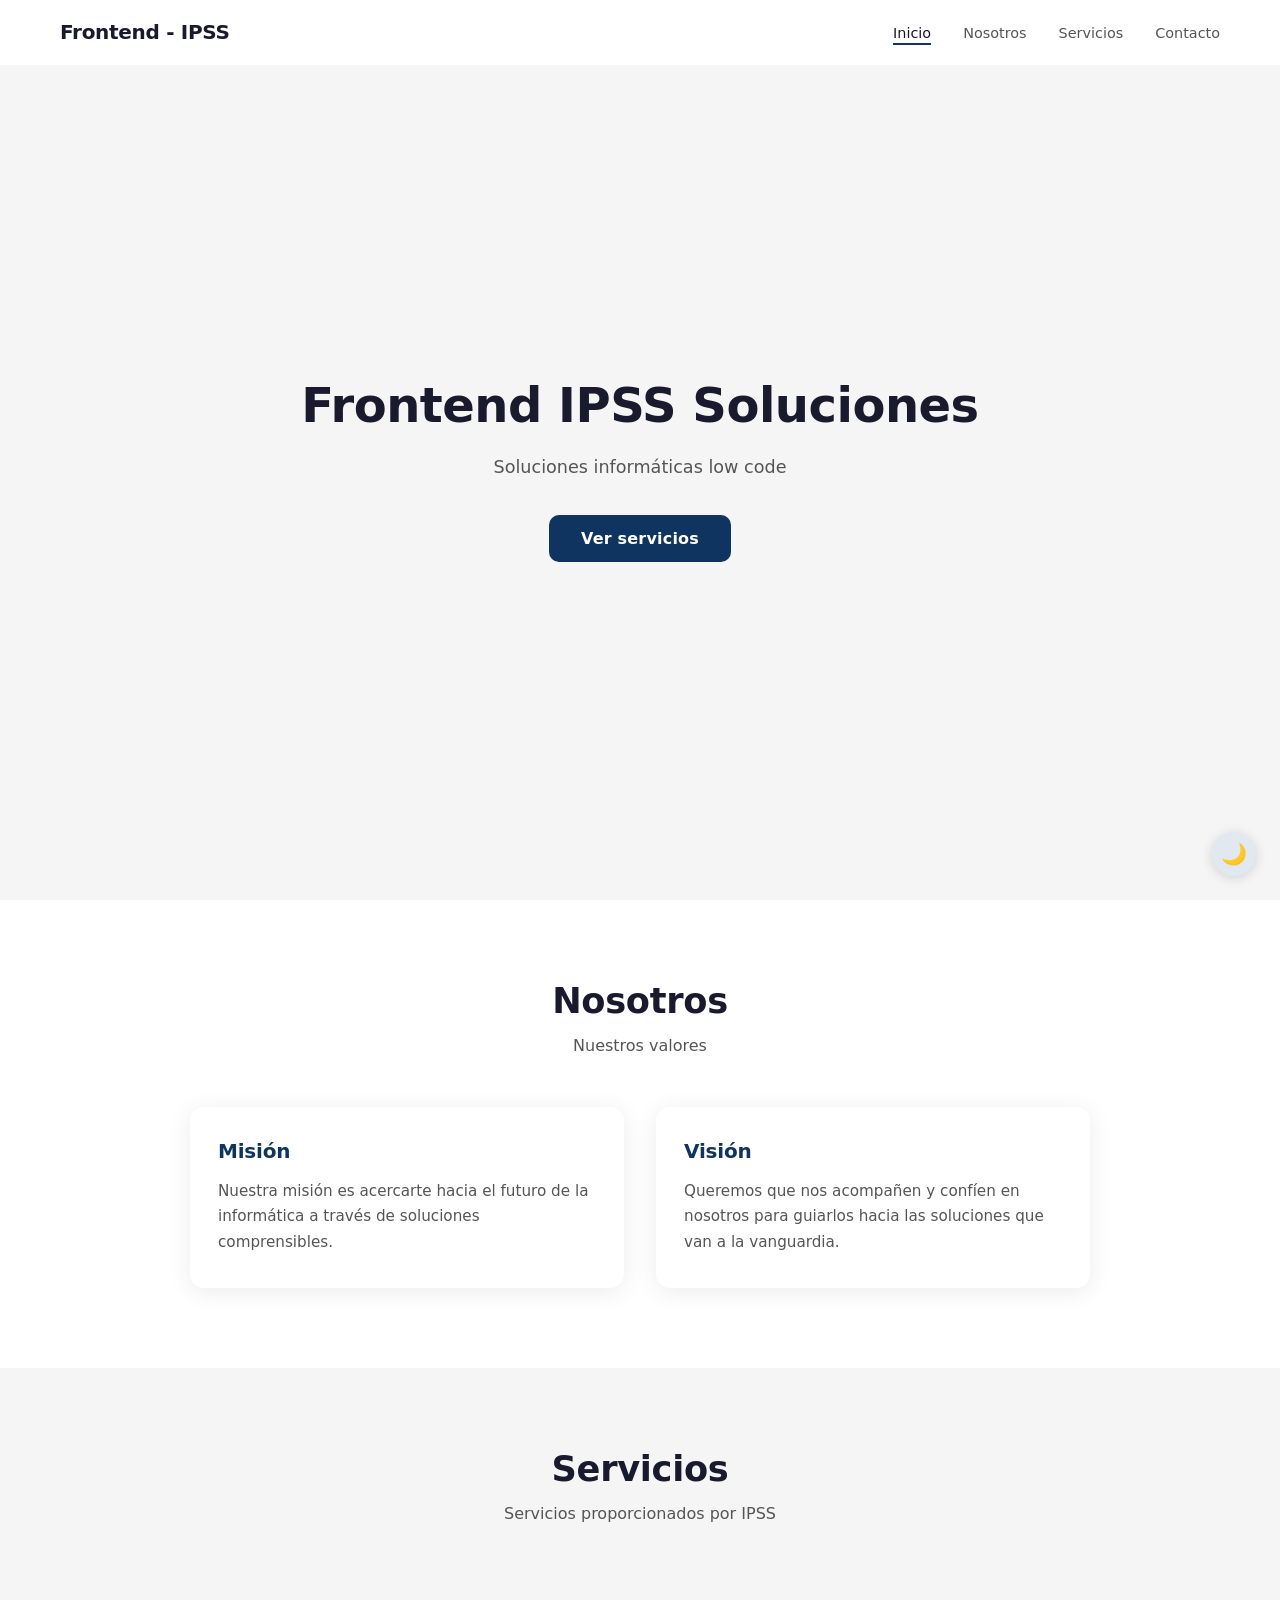
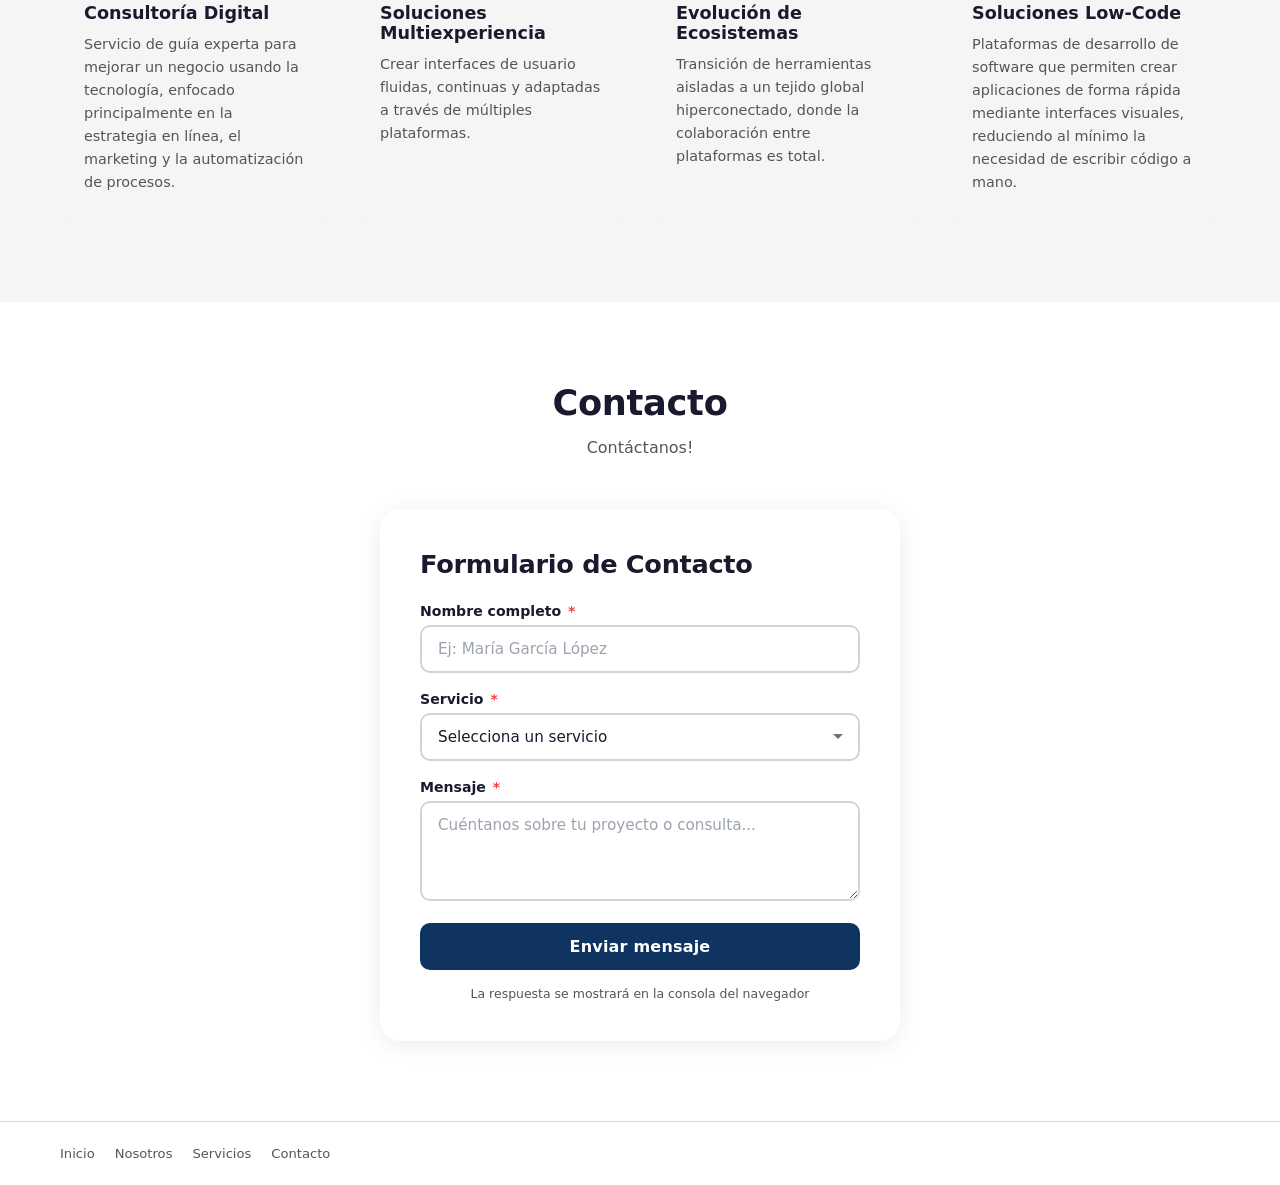
==== index.html @ 355349d1 "feat: Agregamos landing page con comportamientos sin css" ====
<!DOCTYPE html>
<html lang="es">
<head>
    <meta charset="UTF-8">
    <meta name="viewport" content="width=device-width, initial-scale=1.0">
    <title>Landing Page</title>
    <link rel="stylesheet" href="css/styles.css">
</head>
<body class="landing">

    <header class="navbar" id="navbar">
        <div class="navbar-container">
            <a href="#inicio" class="navbar-brand">Frontend - IPSS</a>
            <nav class="navbar-menu" id="navbarMenu">
                <ul class="navbar-links">
                    <li><a href="#inicio" class="active">Inicio</a></li>
                    <li><a href="#nosotros">Nosotros</a></li>
                    <li><a href="#servicios">Servicios</a></li>
                    <li><a href="#contacto">Contacto</a></li>
                </ul>
            </nav>
            <button class="hamburger" id="hamburger" aria-label="Abrir menú" aria-expanded="false">
                <span class="hamburger-line"></span>
                <span class="hamburger-line"></span>
                <span class="hamburger-line"></span>
            </button>
        </div>
    </header>

    <main>
        <section id="inicio" class="hero">
            <div class="hero-content">
                <h1>Frontend IPSS Soluciones</h1>
                <p>Soluciones informáticas low code</p>
                <a href="#servicios" class="btn">Ver servicios</a>
            </div>
        </section>

        <section id="nosotros" class="nosotros">
            <div class="section-container">
                <div class="section-header">
                    <h2>Nosotros</h2>
                    <p>Nuestros valores</p>
                </div>
                <div class="nosotros-grid">
                    <div class="nosotros-card">
                        <h3>Misión</h3>
                        <p>Nuestra misión es acercarte hacia el futuro de la informática a través de soluciones comprensibles.</p>
                    </div>
                    <div class="nosotros-card">
                        <h3>Visión</h3>
                        <p>Queremos que nos acompañen y confíen en nosotros para guiarlos hacia las soluciones que van a la vanguardia.</p>
                    </div>
                </div>
            </div>
        </section>

        <section id="servicios" class="servicios">
            <div class="section-container">
                <div class="section-header">
                    <h2>Servicios</h2>
                    <p>Servicios proporcionados por IPSS</p>
                </div>
                <div class="servicios-grid">
                    <div class="servicio-card">
                        <h3>Consultoría Digital</h3>
                        <p>Servicio de guía experta para mejorar un negocio usando la tecnología, enfocado principalmente en la estrategia en línea, el marketing y la automatización de procesos.</p>
                    </div>
                    <div class="servicio-card">
                        <h3>Soluciones Multiexperiencia</h3>
                        <p>Crear interfaces de usuario fluidas, continuas y adaptadas a través de múltiples plataformas.</p>
                    </div>
                    <div class="servicio-card">
                        <h3>Evolución de Ecosistemas</h3>
                        <p>Transición de herramientas aisladas a un tejido global hiperconectado, donde la colaboración entre plataformas es total.</p>
                    </div>
                    <div class="servicio-card">
                        <h3>Soluciones Low-Code</h3>
                        <p>Plataformas de desarrollo de software que permiten crear aplicaciones de forma rápida mediante interfaces visuales, reduciendo al mínimo la necesidad de escribir código a mano.</p>
                    </div>
                </div>
            </div>
        </section>

        <section id="contacto" class="contacto-section">
            <div class="section-container">
                <div class="section-header">
                    <h2>Contacto</h2>
                    <p>Contáctanos!</p>
                </div>
                <div class="contacto-wrapper">
                    <div class="card">
                        <div class="card-header">
                            <h1>Formulario de Contacto</h1>
                        </div>
                        <form id="contactForm" novalidate>
                            <div class="form-group">
                                <label for="nombre">Nombre completo <span class="required-dot">*</span></label>
                                <input type="text" id="nombre" name="nombre" placeholder="Ej: María García López" required>
                            </div>

                            <div class="form-group">
                                <label for="servicio">Servicio <span class="required-dot">*</span></label>
                                <select id="servicio" name="servicio" required>
                                    <option value="" disabled selected>Selecciona un servicio</option>
                                    <option value="Consultoría Digital">Consultoría Digital</option>
                                    <option value="Soluciones Multiexperiencia">Soluciones Multiexperiencia</option>
                                    <option value="Evolución de Ecosistemas">Evolución de Ecosistemas</option>
                                    <option value="Soluciones Low-Code">Soluciones Low-Code</option>
                                </select>
                            </div>

                            <div class="form-group">
                                <label for="mensaje">Mensaje <span class="required-dot">*</span></label>
                                <textarea id="mensaje" name="mensaje" placeholder="Cuéntanos sobre tu proyecto o consulta..." required></textarea>
                            </div>

                            <button type="submit" class="submit-btn">Enviar mensaje</button>
                        </form>
                        <p class="form-footer">La respuesta se mostrará en la consola del navegador</p>
                    </div>
                </div>
            </div>
        </section>
    </main>

    <footer class="footer">
        <div class="footer-container">
            <div class="footer-links">
                <a href="#inicio">Inicio</a>
                <a href="#nosotros">Nosotros</a>
                <a href="#servicios">Servicios</a>
                <a href="#contacto">Contacto</a>
            </div>
        </div>
    </footer>

    <script src="js/script.js"></script>
</body>
</html>
---- css/styles.css ----
:root {
    --bg: #f5f5f5;
    --card-bg: #ffffff;
    --text: #1a1a2e;
    --text-secondary: #555;
    --border: #d1d5db;
    --input-bg: #ffffff;
    --input-focus: #16213e;
    --btn-bg: #0f3460;
    --btn-text: #ffffff;
    --btn-hover: #16213e;
    --shadow: 0 4px 24px rgba(0, 0, 0, 0.08);
    --toggle-bg: #e2e8f0;
    --toggle-icon: '🌙';
    --tag-bg: #e8eef6;
    --tag-text: #0f3460;
    --radio-border: #cbd5e1;
    --radio-checked-bg: #0f3460;
    --radio-checked-border: #0f3460;
    --placeholder: #9ca3af;
}

.dark {
    --bg: #0f172a;
    --card-bg: #1e293b;
    --text: #e2e8f0;
    --text-secondary: #94a3b8;
    --border: #334155;
    --input-bg: #1e293b;
    --input-focus: #38bdf8;
    --btn-bg: #2563eb;
    --btn-text: #ffffff;
    --btn-hover: #1d4ed8;
    --shadow: 0 4px 24px rgba(0, 0, 0, 0.4);
    --toggle-bg: #334155;
    --toggle-icon: '☀️';
    --tag-bg: #1e3a5f;
    --tag-text: #93c5fd;
    --radio-border: #475569;
    --radio-checked-bg: #2563eb;
    --radio-checked-border: #2563eb;
    --placeholder: #64748b;
}

* {
    margin: 0;
    padding: 0;
    box-sizing: border-box;
}

body {
    font-family: 'Segoe UI', system-ui, -apple-system, sans-serif;
    background-color: var(--bg);
    color: var(--text);
    min-height: 100vh;
    display: flex;
    align-items: center;
    justify-content: center;
    padding: 16px;
    transition: background-color 0.4s, color 0.4s;
}

.container {
    width: 100%;
    max-width: 520px;
}

.card {
    background-color: var(--card-bg);
    border-radius: 16px;
    padding: 24px;
    box-shadow: var(--shadow);
    transition: background-color 0.4s, box-shadow 0.4s;
}

.card-header {
    display: flex;
    align-items: center;
    justify-content: space-between;
    margin-bottom: 24px;
    flex-wrap: wrap;
    gap: 12px;
}

.card-header h1 {
    font-size: 1.35rem;
    font-weight: 700;
    letter-spacing: -0.3px;
}

.theme-toggle {
    background: var(--toggle-bg);
    border: none;
    font-size: 1.2rem;
    width: 44px;
    height: 44px;
    border-radius: 50%;
    cursor: pointer;
    display: flex;
    align-items: center;
    justify-content: center;
    position: fixed;
    bottom: 24px;
    right: 24px;
    z-index: 999;
    box-shadow: 0 2px 12px rgba(0, 0, 0, 0.15);
    transition: background-color 0.4s, transform 0.2s, box-shadow 0.3s;
    flex-shrink: 0;
}

.theme-toggle:hover {
    transform: scale(1.1);
    box-shadow: 0 4px 20px rgba(0, 0, 0, 0.25);
}

.form-group {
    margin-bottom: 18px;
}

.form-group label {
    display: block;
    font-size: 0.85rem;
    font-weight: 600;
    margin-bottom: 6px;
    color: var(--text);
}

.form-group input,
.form-group textarea {
    width: 100%;
    padding: 12px 14px;
    border: 2px solid var(--border);
    border-radius: 10px;
    font-size: 0.95rem;
    font-family: inherit;
    background-color: var(--input-bg);
    color: var(--text);
    outline: none;
    transition: border-color 0.3s, background-color 0.4s, color 0.4s;
}

.form-group input::placeholder,
.form-group textarea::placeholder {
    color: var(--placeholder);
}

.form-group input:focus,
.form-group textarea:focus {
    border-color: var(--input-focus);
}

.form-group textarea {
    resize: vertical;
    min-height: 100px;
}

.form-group select {
    width: 100%;
    padding: 12px 14px;
    border: 2px solid var(--border);
    border-radius: 10px;
    font-size: 0.95rem;
    font-family: inherit;
    background-color: var(--input-bg);
    color: var(--text);
    outline: none;
    appearance: none;
    background-image: url("data:image/svg+xml,%3Csvg xmlns='http://www.w3.org/2000/svg' width='12' height='12' viewBox='0 0 12 12'%3E%3Cpath fill='%236b7280' d='M6 8L1 3h10z'/%3E%3C/svg%3E");
    background-repeat: no-repeat;
    background-position: right 14px center;
    padding-right: 36px;
    cursor: pointer;
    transition: border-color 0.3s, background-color 0.4s, color 0.4s;
}

.form-group select:focus {
    border-color: var(--input-focus);
}

.form-group select option {
    color: #1a1a2e;
    background: #fff;
}

.submit-btn {
    width: 100%;
    padding: 14px;
    border: none;
    border-radius: 10px;
    background-color: var(--btn-bg);
    color: var(--btn-text);
    font-size: 1rem;
    font-weight: 600;
    font-family: inherit;
    cursor: pointer;
    transition: background-color 0.3s, transform 0.15s;
    letter-spacing: 0.2px;
}

.submit-btn:hover {
    background-color: var(--btn-hover);
}

.submit-btn:active {
    transform: scale(0.98);
}

.form-footer {
    text-align: center;
    margin-top: 16px;
    font-size: 0.78rem;
    color: var(--text-secondary);
}

.required-dot {
    color: #ef4444;
    margin-left: 2px;
}

/* ========== LANDING PAGE ========== */

body.landing {
    display: block;
    padding: 0;
}

body.menu-open {
    overflow: hidden;
}

body.landing .container {
    margin: 0 auto;
}

/* Navbar */

.navbar {
    position: fixed;
    top: 0;
    left: 0;
    width: 100%;
    z-index: 1000;
    background-color: var(--card-bg);
    border-bottom: 1px solid transparent;
    transition: background-color 0.4s, border-color 0.4s, box-shadow 0.3s;
}

.navbar.scrolled {
    border-bottom-color: var(--border);
    box-shadow: 0 2px 20px rgba(0, 0, 0, 0.1);
}

.dark .navbar.scrolled {
    box-shadow: 0 2px 20px rgba(0, 0, 0, 0.4);
}

.navbar-container {
    max-width: 1200px;
    margin: 0 auto;
    padding: 0 20px;
    display: flex;
    align-items: center;
    justify-content: space-between;
    height: 64px;
}

.navbar-brand {
    font-size: 1.25rem;
    font-weight: 700;
    color: var(--text);
    text-decoration: none;
    letter-spacing: -0.3px;
    flex-shrink: 0;
}

.navbar-menu {
    display: flex;
    align-items: center;
    gap: 24px;
}

.navbar-links {
    display: flex;
    list-style: none;
    gap: 32px;
}

.navbar-links a {
    color: var(--text-secondary);
    text-decoration: none;
    font-size: 0.9rem;
    font-weight: 500;
    transition: color 0.3s;
    position: relative;
}

.navbar-links a::after {
    content: '';
    position: absolute;
    bottom: -4px;
    left: 0;
    width: 0;
    height: 2px;
    background-color: var(--btn-bg);
    transition: width 0.3s;
}

.navbar-links a:hover,
.navbar-links a.active {
    color: var(--text);
}

.navbar-links a:hover::after,
.navbar-links a.active::after {
    width: 100%;
}

/* Hamburger */

.hamburger {
    display: none;
    flex-direction: column;
    justify-content: center;
    align-items: center;
    width: 40px;
    height: 40px;
    background: none;
    border: none;
    cursor: pointer;
    gap: 5px;
    z-index: 1001;
    padding: 0;
    border-radius: 8px;
}

.hamburger-line {
    display: block;
    width: 22px;
    height: 2px;
    background-color: var(--text);
    border-radius: 2px;
    transition: transform 0.3s cubic-bezier(0.68, -0.55, 0.27, 1.55),
                opacity 0.2s;
    transform-origin: center;
}

.hamburger.active .hamburger-line:nth-child(1) {
    transform: translateY(7px) rotate(45deg);
}

.hamburger.active .hamburger-line:nth-child(2) {
    opacity: 0;
    transform: scaleX(0);
}

.hamburger.active .hamburger-line:nth-child(3) {
    transform: translateY(-7px) rotate(-45deg);
}

/* Hero */

.hero {
    min-height: 100vh;
    display: flex;
    align-items: center;
    justify-content: center;
    text-align: center;
    padding: 80px 20px 40px;
    background-color: var(--bg);
    transition: background-color 0.4s;
}

.hero-content {
    max-width: 700px;
}

.hero h1 {
    font-size: clamp(2rem, 5vw, 3rem);
    font-weight: 700;
    letter-spacing: -0.5px;
    margin-bottom: 20px;
    line-height: 1.15;
    color: var(--text);
}

.hero p {
    font-size: 1.1rem;
    color: var(--text-secondary);
    margin-bottom: 32px;
    line-height: 1.7;
}

.btn {
    display: inline-block;
    padding: 14px 32px;
    border: none;
    border-radius: 10px;
    background-color: var(--btn-bg);
    color: var(--btn-text);
    font-size: 1rem;
    font-weight: 600;
    font-family: inherit;
    text-decoration: none;
    cursor: pointer;
    transition: background-color 0.3s, transform 0.15s;
    letter-spacing: 0.2px;
}

.btn:hover {
    background-color: var(--btn-hover);
}

.btn:active {
    transform: scale(0.98);
}

/* Section */

.section-container {
    max-width: 1200px;
    margin: 0 auto;
    padding: 0 20px;
}

.section-header {
    text-align: center;
    margin-bottom: 48px;
}

.section-header h2 {
    font-size: clamp(1.6rem, 4vw, 2.2rem);
    font-weight: 700;
    letter-spacing: -0.3px;
    margin-bottom: 12px;
    color: var(--text);
}

.section-header p {
    font-size: 1rem;
    color: var(--text-secondary);
    max-width: 560px;
    margin: 0 auto;
    line-height: 1.6;
}

/* Servicios */

.servicios {
    padding: 80px 0;
    background-color: var(--bg);
    transition: background-color 0.4s;
}

.servicios-grid {
    display: grid;
    grid-template-columns: repeat(auto-fit, minmax(260px, 1fr));
    gap: 24px;
}

.servicio-card {
    background-color: var(--bg);
    border-radius: 14px;
    padding: 28px 24px;
    transition: transform 0.3s, box-shadow 0.3s, background-color 0.4s;
}

.servicio-icon {
    font-size: 1.5rem;
    color: var(--btn-bg);
    margin-bottom: 16px;
}

.servicio-card h3 {
    font-size: 1.1rem;
    font-weight: 600;
    margin-bottom: 10px;
    color: var(--text);
}

.servicio-card p {
    font-size: 0.9rem;
    color: var(--text-secondary);
    line-height: 1.6;
}

/* Nosotros */

.nosotros {
    padding: 80px 0;
    background-color: var(--card-bg);
    transition: background-color 0.4s;
}

.nosotros-grid {
    display: grid;
    grid-template-columns: repeat(auto-fit, minmax(320px, 1fr));
    gap: 32px;
    max-width: 900px;
    margin: 0 auto;
}

.nosotros-card {
    background-color: var(--card-bg);
    border-radius: 14px;
    padding: 32px 28px;
    box-shadow: var(--shadow);
    transition: transform 0.3s, box-shadow 0.3s, background-color 0.4s;
}

.nosotros-card h3 {
    font-size: 1.25rem;
    font-weight: 700;
    margin-bottom: 16px;
    color: var(--btn-bg);
    letter-spacing: -0.2px;
}

.nosotros-card p {
    font-size: 0.95rem;
    color: var(--text-secondary);
    line-height: 1.7;
}

/* Contacto Section */

.contacto-section {
    padding: 80px 0;
    background-color: var(--card-bg);
    transition: background-color 0.4s;
}

.contacto-wrapper {
    max-width: 520px;
    margin: 0 auto;
}

/* Footer */

.footer {
    background-color: var(--card-bg);
    border-top: 1px solid var(--border);
    padding: 24px 0;
    transition: background-color 0.4s, border-color 0.4s;
}

.footer-container {
    max-width: 1200px;
    margin: 0 auto;
    padding: 0 20px;
    display: flex;
    align-items: center;
    justify-content: space-between;
    flex-wrap: wrap;
    gap: 12px;
}

.footer p {
    font-size: 0.82rem;
    color: var(--text-secondary);
}

.footer-links {
    display: flex;
    gap: 20px;
}

.footer-links a {
    font-size: 0.82rem;
    color: var(--text-secondary);
    text-decoration: none;
    transition: color 0.3s;
}

.footer-links a:hover {
    color: var(--text);
}

/* Mobile navbar */

@media (max-width: 767px) {

    .hamburger {
        display: flex;
    }

    .navbar-menu {
        position: fixed;
        top: 0;
        right: -100%;
        width: 280px;
        height: 100vh;
        background-color: var(--card-bg);
        flex-direction: column;
        justify-content: flex-start;
        align-items: flex-start;
        padding: 80px 28px 28px;
        gap: 0;
        transition: right 0.35s cubic-bezier(0.4, 0, 0.2, 1),
                    background-color 0.4s;
        box-shadow: -4px 0 24px rgba(0, 0, 0, 0.12);
        z-index: 999;
    }

    .dark .navbar-menu {
        box-shadow: -4px 0 24px rgba(0, 0, 0, 0.5);
    }

    .navbar-menu.active {
        right: 0;
    }

    .navbar-links {
        flex-direction: column;
        gap: 0;
        width: 100%;
    }

    .navbar-links li {
        border-bottom: 1px solid var(--border);
    }

    .navbar-links a {
        display: block;
        padding: 14px 0;
        font-size: 1rem;
    }

    .navbar-links a::after {
        display: none;
    }

    /* Navbar overlay */

    .navbar-overlay {
        position: fixed;
        top: 0;
        left: 0;
        width: 100%;
        height: 100%;
        background-color: rgba(0, 0, 0, 0.4);
        z-index: 998;
        opacity: 0;
        visibility: hidden;
        transition: opacity 0.3s, visibility 0.3s;
    }

    .navbar-overlay.active {
        opacity: 1;
        visibility: visible;
    }
}

@media (min-width: 768px) {
    .card {
        padding: 32px;
    }

    .card-header h1 {
        font-size: 1.5rem;
    }

    .form-group label {
        font-size: 0.88rem;
    }

    .form-group input,
    .form-group select,
    .form-group textarea {
        font-size: 0.95rem;
        padding: 13px 16px;
    }
}

@media (min-width: 1024px) {
    .container {
        max-width: 580px;
    }

    .card {
        padding: 40px;
        border-radius: 20px;
    }

    .card-header h1 {
        font-size: 1.6rem;
    }

    .theme-toggle {
        width: 44px;
        height: 44px;
        font-size: 1.3rem;
    }
}
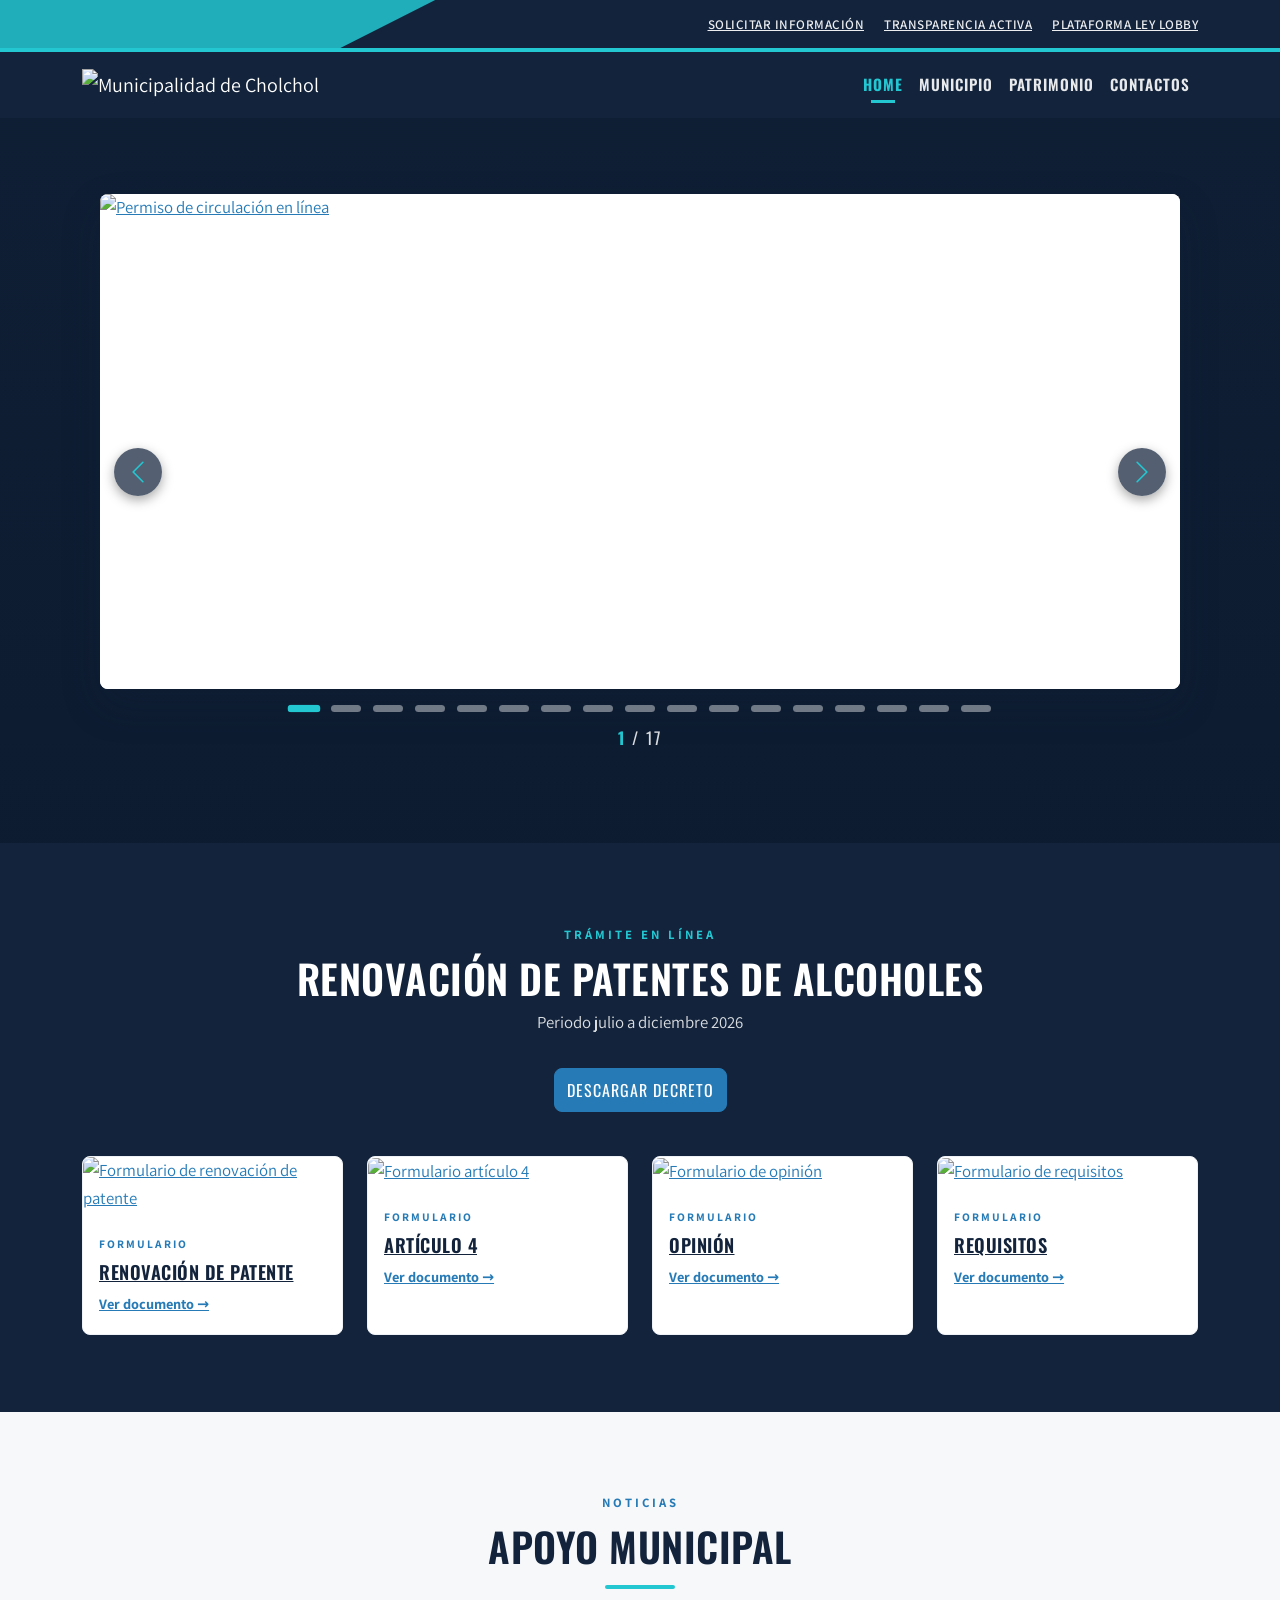
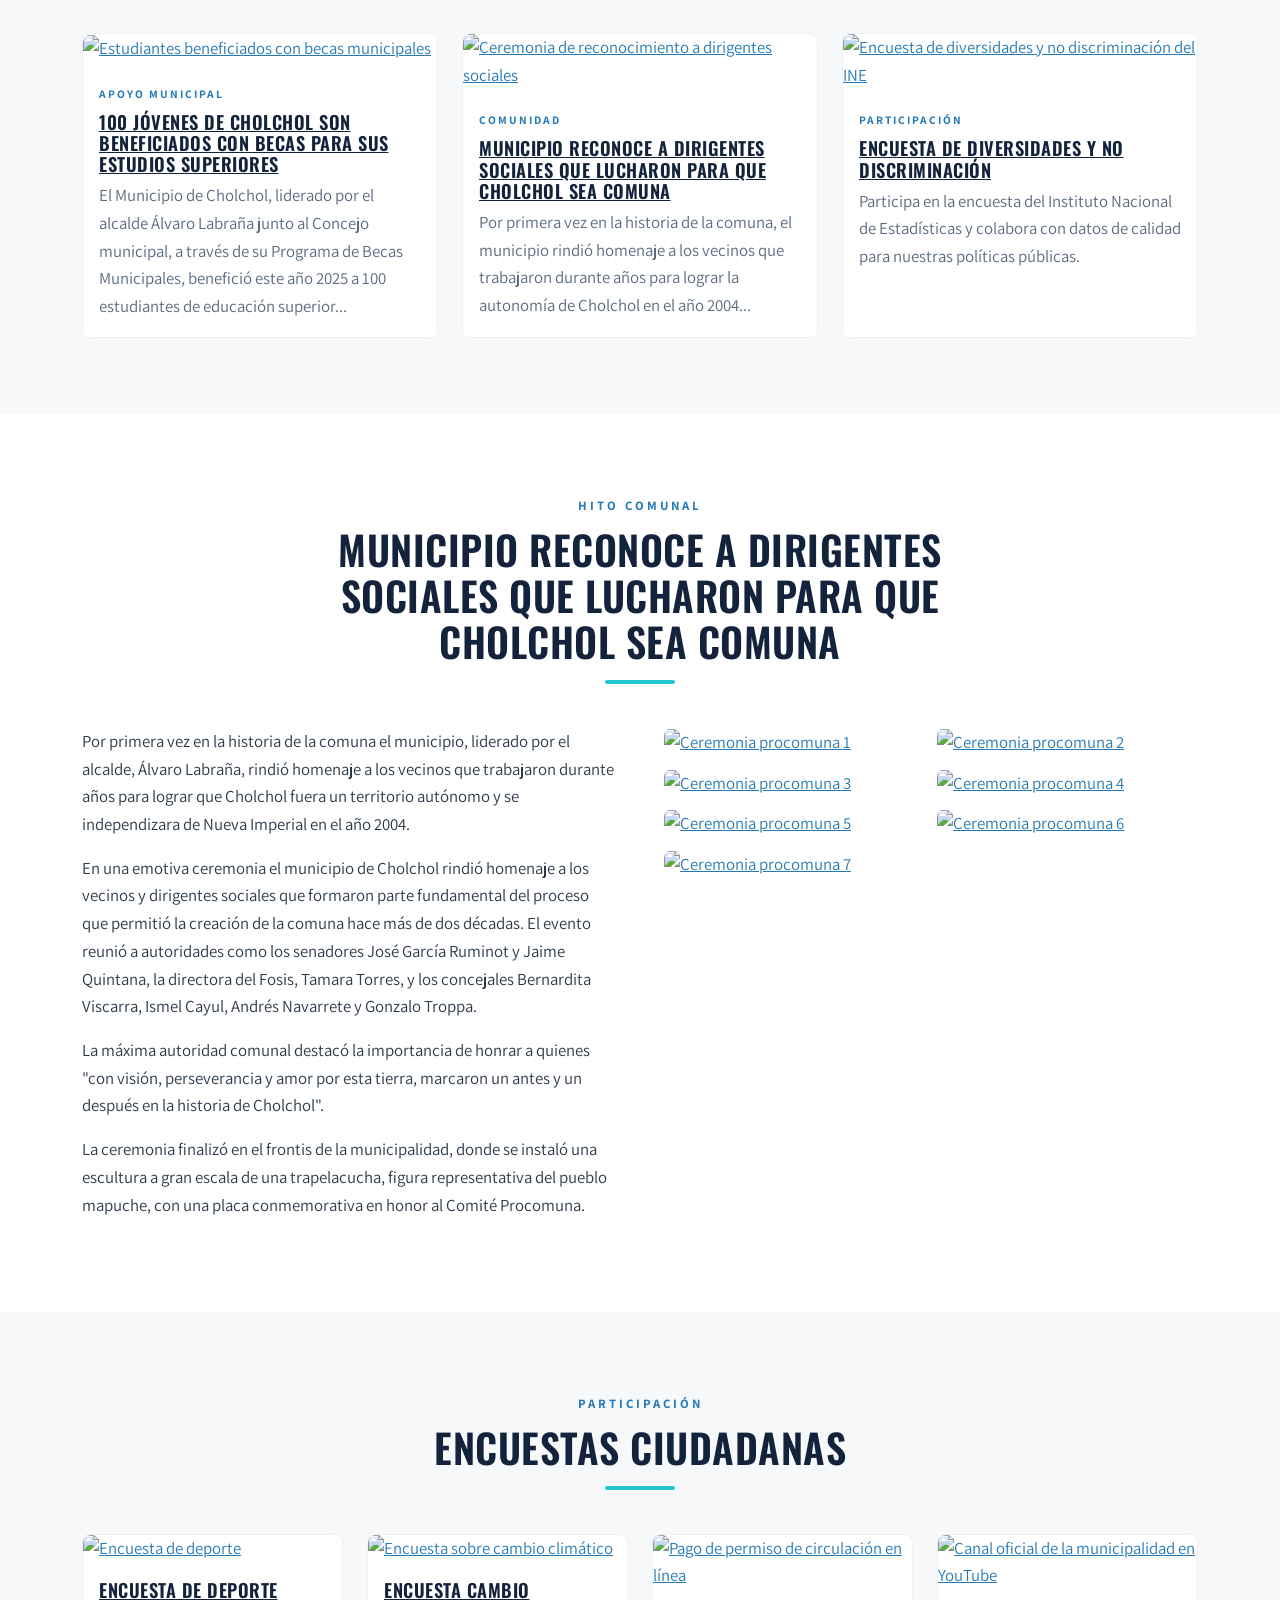
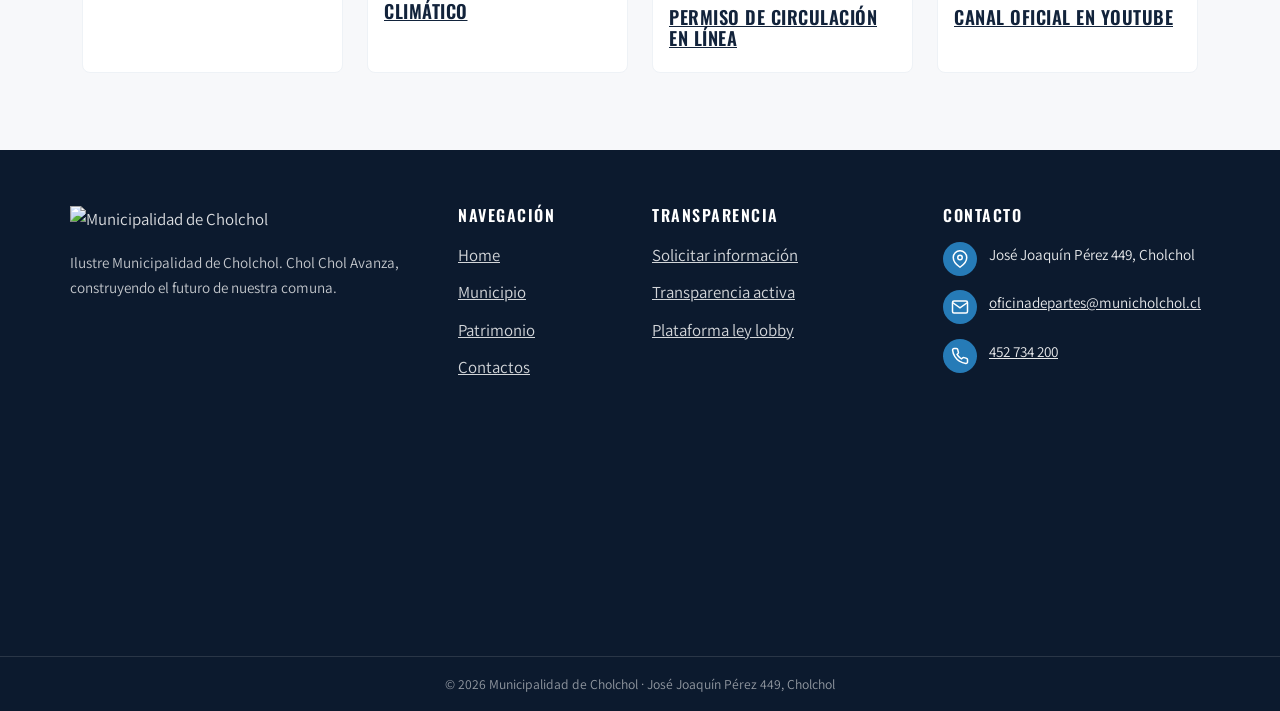
==== commit 95080e69: "Versión inicial: clon estático de la Municipalidad de Cholchol" ====
--- a/index.html
+++ b/index.html
@@ -1,140 +1,439 @@
 <!DOCTYPE html>
 <html lang="es">
 <head>
-    <meta charset="UTF-8">
-    <meta name="viewport" content="width=device-width, initial-scale=1.0">
-    <title>Landing Page</title>
-    <link rel="stylesheet" href="css/styles.css">
+  <meta charset="UTF-8">
+  <meta name="viewport" content="width=device-width, initial-scale=1.0">
+  <title>MUNICIPALIDAD-CHOLCHOL - Chol Chol Avanza</title>
+  <meta name="description" content="Sitio oficial de la Ilustre Municipalidad de Cholchol. Noticias, trámites, transparencia y contacto.">
+  <link rel="preconnect" href="https://fonts.googleapis.com">
+  <link rel="preconnect" href="https://fonts.gstatic.com" crossorigin>
+  <link href="https://fonts.googleapis.com/css2?family=Assistant:wght@300;400;600;700&family=Anton&family=Oswald:wght@300;400;600;700&display=swap" rel="stylesheet">
+  <link rel="stylesheet" href="vendor/bootstrap/bootstrap.min.css">
+  <link rel="stylesheet" href="assets/css/styles.css">
+  <link rel="icon" href="https://municholchol.cl/images/32x32/17787111/favicon.ico">
 </head>
-<body class="landing">
-
-    <header class="navbar" id="navbar">
-        <div class="navbar-container">
-            <a href="#inicio" class="navbar-brand">Frontend - IPSS</a>
-            <nav class="navbar-menu" id="navbarMenu">
-                <ul class="navbar-links">
-                    <li><a href="#inicio" class="active">Inicio</a></li>
-                    <li><a href="#nosotros">Nosotros</a></li>
-                    <li><a href="#servicios">Servicios</a></li>
-                    <li><a href="#contacto">Contacto</a></li>
-                </ul>
-            </nav>
-            <button class="hamburger" id="hamburger" aria-label="Abrir menú" aria-expanded="false">
-                <span class="hamburger-line"></span>
-                <span class="hamburger-line"></span>
-                <span class="hamburger-line"></span>
-            </button>
-        </div>
-    </header>
-
-    <main>
-        <section id="inicio" class="hero">
-            <div class="hero-content">
-                <h1>Frontend IPSS Soluciones</h1>
-                <p>Soluciones informáticas low code</p>
-                <a href="#servicios" class="btn">Ver servicios</a>
-            </div>
-        </section>
-
-        <section id="nosotros" class="nosotros">
-            <div class="section-container">
-                <div class="section-header">
-                    <h2>Nosotros</h2>
-                    <p>Nuestros valores</p>
-                </div>
-                <div class="nosotros-grid">
-                    <div class="nosotros-card">
-                        <h3>Misión</h3>
-                        <p>Nuestra misión es acercarte hacia el futuro de la informática a través de soluciones comprensibles.</p>
-                    </div>
-                    <div class="nosotros-card">
-                        <h3>Visión</h3>
-                        <p>Queremos que nos acompañen y confíen en nosotros para guiarlos hacia las soluciones que van a la vanguardia.</p>
-                    </div>
-                </div>
-            </div>
-        </section>
-
-        <section id="servicios" class="servicios">
-            <div class="section-container">
-                <div class="section-header">
-                    <h2>Servicios</h2>
-                    <p>Servicios proporcionados por IPSS</p>
-                </div>
-                <div class="servicios-grid">
-                    <div class="servicio-card">
-                        <h3>Consultoría Digital</h3>
-                        <p>Servicio de guía experta para mejorar un negocio usando la tecnología, enfocado principalmente en la estrategia en línea, el marketing y la automatización de procesos.</p>
-                    </div>
-                    <div class="servicio-card">
-                        <h3>Soluciones Multiexperiencia</h3>
-                        <p>Crear interfaces de usuario fluidas, continuas y adaptadas a través de múltiples plataformas.</p>
-                    </div>
-                    <div class="servicio-card">
-                        <h3>Evolución de Ecosistemas</h3>
-                        <p>Transición de herramientas aisladas a un tejido global hiperconectado, donde la colaboración entre plataformas es total.</p>
-                    </div>
-                    <div class="servicio-card">
-                        <h3>Soluciones Low-Code</h3>
-                        <p>Plataformas de desarrollo de software que permiten crear aplicaciones de forma rápida mediante interfaces visuales, reduciendo al mínimo la necesidad de escribir código a mano.</p>
-                    </div>
-                </div>
-            </div>
-        </section>
-
-        <section id="contacto" class="contacto-section">
-            <div class="section-container">
-                <div class="section-header">
-                    <h2>Contacto</h2>
-                    <p>Contáctanos!</p>
-                </div>
-                <div class="contacto-wrapper">
-                    <div class="card">
-                        <div class="card-header">
-                            <h1>Formulario de Contacto</h1>
-                        </div>
-                        <form id="contactForm" novalidate>
-                            <div class="form-group">
-                                <label for="nombre">Nombre completo <span class="required-dot">*</span></label>
-                                <input type="text" id="nombre" name="nombre" placeholder="Ej: María García López" required>
-                            </div>
-
-                            <div class="form-group">
-                                <label for="servicio">Servicio <span class="required-dot">*</span></label>
-                                <select id="servicio" name="servicio" required>
-                                    <option value="" disabled selected>Selecciona un servicio</option>
-                                    <option value="Consultoría Digital">Consultoría Digital</option>
-                                    <option value="Soluciones Multiexperiencia">Soluciones Multiexperiencia</option>
-                                    <option value="Evolución de Ecosistemas">Evolución de Ecosistemas</option>
-                                    <option value="Soluciones Low-Code">Soluciones Low-Code</option>
-                                </select>
-                            </div>
-
-                            <div class="form-group">
-                                <label for="mensaje">Mensaje <span class="required-dot">*</span></label>
-                                <textarea id="mensaje" name="mensaje" placeholder="Cuéntanos sobre tu proyecto o consulta..." required></textarea>
-                            </div>
-
-                            <button type="submit" class="submit-btn">Enviar mensaje</button>
-                        </form>
-                        <p class="form-footer">La respuesta se mostrará en la consola del navegador</p>
-                    </div>
-                </div>
-            </div>
-        </section>
-    </main>
-
-    <footer class="footer">
-        <div class="footer-container">
-            <div class="footer-links">
-                <a href="#inicio">Inicio</a>
-                <a href="#nosotros">Nosotros</a>
-                <a href="#servicios">Servicios</a>
-                <a href="#contacto">Contacto</a>
-            </div>
-        </div>
-    </footer>
-
-    <script src="js/script.js"></script>
+<body>
+
+  <a class="skip-link" href="#main">Saltar al contenido</a>
+
+  <!-- Top bar: utilidades / transparencia -->
+  <div class="top-bar">
+    <div class="container">
+      <ul class="nav-utilities">
+        <li><a href="https://www.portaltransparencia.cl/PortalPdT/ingreso-sai-v2?idOrg=498" target="_blank" rel="noopener">Solicitar información</a></li>
+        <li><a href="https://www.portaltransparencia.cl/PortalPdT/directorio-de-organismos-regulados/?org=MU045" target="_blank" rel="noopener">Transparencia activa</a></li>
+        <li><a href="https://www.leylobby.gob.cl/instituciones/MU045" target="_blank" rel="noopener">Plataforma ley lobby</a></li>
+      </ul>
+    </div>
+  </div>
+
+  <!-- Navbar + Offcanvas (navegación responsiva) -->
+  <nav class="navbar navbar-expand-lg navbar-dark bg-dark-custom sticky-top" aria-label="Navegación principal">
+    <div class="container">
+      <a class="navbar-brand" href="index.html">
+        <img src="https://municholchol.cl/images/147/24327548/loggo-chico-mini-letrasblancas-tvKgkW5VNXE40IuRBlPVbw.png" alt="Municipalidad de Cholchol">
+      </a>
+      <button class="navbar-toggler" type="button" data-bs-toggle="offcanvas" data-bs-target="#mainNav" aria-controls="mainNav" aria-expanded="false" aria-label="Abrir menú de navegación">
+        <span class="navbar-toggler-icon"></span>
+      </button>
+      <div class="offcanvas offcanvas-end bg-dark-custom" tabindex="-1" id="mainNav" aria-labelledby="mainNavLabel">
+        <div class="offcanvas-header">
+          <span class="offcanvas-title h5" id="mainNavLabel">Menú</span>
+          <button type="button" class="btn-close btn-close-white" data-bs-dismiss="offcanvas" aria-label="Cerrar menú"></button>
+        </div>
+        <div class="offcanvas-body">
+          <ul class="navbar-nav justify-content-end flex-grow-1">
+            <li class="nav-item"><a class="nav-link active" aria-current="page" href="index.html">Home</a></li>
+            <li class="nav-item"><a class="nav-link" href="municipio.html">Municipio</a></li>
+            <li class="nav-item"><a class="nav-link" href="patrimonio.html">Patrimonio</a></li>
+            <li class="nav-item"><a class="nav-link" href="contacto-5.html">Contactos</a></li>
+          </ul>
+        </div>
+      </div>
+    </div>
+  </nav>
+
+  <main id="main">
+    <!-- Hero: carousel de avisos -->
+    <section class="hero" style="background-image: url('https://municholchol.cl/images/1920/14828474/dividido.jpg');">
+      <div class="container">
+        <div id="heroCarousel" class="carousel slide hero-carousel" role="region" aria-roledescription="carousel" aria-label="Avisos y trámites destacados">
+          <div class="carousel-inner">
+            <div class="carousel-item active">
+              <a href="https://cholcholpagos.insico.cl/PermisoCirculacion" target="_blank" rel="noopener">
+                <img src="https://municholchol.cl/images/1024/24214398/image_d3697218-NjhKmTXGocrrhLNze0Ld9g.png" class="d-block w-100" alt="Permiso de circulación en línea">
+              </a>
+            </div>
+            <div class="carousel-item">
+              <a href="https://drive.google.com/file/d/17-OUpyNdogzze5Lf8xKdN9J2yKvgjDoN/view?usp=drivesdk" target="_blank" rel="noopener">
+                <img src="https://municholchol.cl/images/1024/27175153/ARRIENDO-3iP1a6T6_oUiptyk4jF74w.png" class="d-block w-100" alt="Arriendo de recintos municipales">
+              </a>
+            </div>
+            <div class="carousel-item">
+              <a href="https://drive.google.com/file/d/1xKwH3l7Ziph8aWtq-yreafcsvxKUwvL2/view?usp=sharing" target="_blank" rel="noopener">
+                <img src="https://municholchol.cl/images/1024/26881368/CONCURSO-AFI-JULIO-2026-zWvHwYy4VNQ5qsrh8W-t_A.png" class="d-block w-100" alt="Bases del concurso">
+              </a>
+            </div>
+            <div class="carousel-item">
+              <a href="https://drive.google.com/file/d/15IcIGJ1uHlvIWgO0EVuFzT7gL25MmyXH/view?usp=sharing" target="_blank" rel="noopener">
+                <img src="https://municholchol.cl/images/825/26462266/ORDENANZAJUN-4sTAedNq45NEt7XI3ZZWrw.png" class="d-block w-100" alt="Decreto ordenanza">
+              </a>
+            </div>
+            <div class="carousel-item">
+              <a href="https://drive.google.com/file/d/1R6je4sN-evDZaJY5HSq8AoG3Zo7wSTnE/view?usp=sharing" target="_blank" rel="noopener">
+                <img src="https://municholchol.cl/images/1024/26432858/AFICHETRANSITOJUNIO2026-j5lw7q_Y1oxE4CChXocfpA.jpg" class="d-block w-100" alt="Afiche de tránsito">
+              </a>
+            </div>
+            <div class="carousel-item">
+              <a href="https://drive.google.com/file/d/10D_KD0ZEEKFiH0hLCAVFX1qrN1MhaPI4/view?usp=drive_link" target="_blank" rel="noopener">
+                <img src="https://municholchol.cl/images/1024/25464115/image_551ef970-VXY0T5OI18Sb1vkNpc0law.png" class="d-block w-100" alt="Aviso municipal">
+              </a>
+            </div>
+            <div class="carousel-item">
+              <a href="https://drive.google.com/file/d/1FoEcExKHJWzNeFWcxvknjSi3_HyUhq2P/view?usp=sharing" target="_blank" rel="noopener">
+                <img src="https://municholchol.cl/images/1024/25885399/cuenta2025-74mq-og-B1maMc85TNWcNg.jpg" class="d-block w-100" alt="Cuenta pública 2025">
+              </a>
+            </div>
+            <div class="carousel-item">
+              <a href="https://drive.google.com/file/d/1pGZL4cj4eUB6fghv1ZEz6LL71QhPtkiD/view?usp=sharing" target="_blank" rel="noopener">
+                <img src="https://municholchol.cl/images/1024/25351019/image_8ce7d1b6-qTzT74MQPT8DAzn_1a4xUQ.png" class="d-block w-100" alt="Descargar bases del concurso">
+              </a>
+            </div>
+            <div class="carousel-item">
+              <a href="https://drive.google.com/file/d/1oVxsASUtDTJe8DCnYXkXk5cc-h9r46Z9/view?usp=sharing" target="_blank" rel="noopener">
+                <img src="https://municholchol.cl/images/1024/25885402/cuenta2024-r04T7uQL4oOXwFhNVu0dCw.jpg" class="d-block w-100" alt="Cuenta pública 2024">
+              </a>
+            </div>
+            <div class="carousel-item">
+              <a href="https://drive.google.com/file/d/1S2Z2Sd0NisgYDpGlO0qgY5P8fgHMgk4U/view?usp=drive_link" target="_blank" rel="noopener">
+                <img src="https://municholchol.cl/images/1024/16276734/FOR-RENO-P-hf4Waex-h7UnWlAMGvhRsg.jpg" class="d-block w-100" alt="Formulario renovación de patentes">
+              </a>
+            </div>
+            <div class="carousel-item">
+              <a href="https://drive.google.com/file/d/1JVtPV5EtZBwAe77U2L9sZdGGOWsUHBBq/view?usp=drive_link" target="_blank" rel="noopener">
+                <img src="https://municholchol.cl/images/1024/16276932/FOR-ART4-C5T61AdO8VkdLJ2r8YrIJA.jpg" class="d-block w-100" alt="Formulario artículo 4">
+              </a>
+            </div>
+            <div class="carousel-item">
+              <a href="https://drive.google.com/file/d/1EuIU97oN95dcxupUXKeGr61BACkoxt2w/view?usp=drive_link" target="_blank" rel="noopener">
+                <img src="https://municholchol.cl/images/1024/16276941/FOR-OPIN-P19WZqshwMiFnMJ34xSVkw.jpg" class="d-block w-100" alt="Formulario de opinión">
+              </a>
+            </div>
+            <div class="carousel-item">
+              <a href="https://drive.google.com/file/d/1AeVxx5rX4tSqjpNdZlgVaSrXXNt6GZvp/view?usp=drive_link" target="_blank" rel="noopener">
+                <img src="https://municholchol.cl/images/1024/16276947/FOR-REQUIS-B-de8i89RI-N9o33ldXzWg.jpg" class="d-block w-100" alt="Formulario de requisitos">
+              </a>
+            </div>
+            <div class="carousel-item">
+              <a href="https://drive.google.com/file/d/1Qrjbyux_mwpAbd4eD1wuEygNfXh2Jnlt/view?usp=sharing" target="_blank" rel="noopener">
+                <img src="https://municholchol.cl/images/1275/19747011/PLADECOCholchol2025-2029_1-0oKMTo0Tm1uJfbuVLIne3Q.png" class="d-block w-100" alt="PLADECO 2025-2029">
+              </a>
+            </div>
+            <div class="carousel-item">
+              <a href="https://drive.google.com/drive/folders/1eJb9TBGzSqwG2L7aG2klBb2EHDlYoquS?usp=drive_link" target="_blank" rel="noopener">
+                <img src="https://municholchol.cl/images/567/18895656/ACTAS-SEC-MUN-pxDRA6Dk-8-dsYjGEpDINg.jpg" class="d-block w-100" alt="Actas de la secretaría municipal">
+              </a>
+            </div>
+            <div class="carousel-item">
+              <a href="https://www.ine.gob.cl/encuestadiversidades" target="_blank" rel="noopener">
+                <img src="https://municholchol.cl/images/1024/17028670/1920x600-R425TDDyF6nTDNcB0rVhJw.png" class="d-block w-100" alt="Encuesta de diversidades INE">
+              </a>
+            </div>
+            <div class="carousel-item">
+              <a href="https://drive.google.com/file/d/1NeBv7SBU8gVhH1tM7bzE0j3O9qCDc1-n/view?usp=drive_link" target="_blank" rel="noopener">
+                <img src="https://municholchol.cl/images/800/18127293/LEY21015-bXhrcQ28dqmkrVGog7rDCA.jpg" class="d-block w-100" alt="Ley 21.015">
+              </a>
+            </div>
+          </div>
+          <button class="carousel-control-prev" type="button" data-bs-target="#heroCarousel" data-bs-slide="prev" aria-label="Aviso anterior">
+            <span class="carousel-control-prev-icon" aria-hidden="true"></span>
+          </button>
+          <button class="carousel-control-next" type="button" data-bs-target="#heroCarousel" data-bs-slide="next" aria-label="Aviso siguiente">
+            <span class="carousel-control-next-icon" aria-hidden="true"></span>
+          </button>
+          <div class="carousel-indicators">
+            <button type="button" data-bs-target="#heroCarousel" data-bs-slide-to="0" class="active" aria-current="true" aria-label="Aviso 1"></button>
+            <button type="button" data-bs-target="#heroCarousel" data-bs-slide-to="1" aria-label="Aviso 2"></button>
+            <button type="button" data-bs-target="#heroCarousel" data-bs-slide-to="2" aria-label="Aviso 3"></button>
+            <button type="button" data-bs-target="#heroCarousel" data-bs-slide-to="3" aria-label="Aviso 4"></button>
+            <button type="button" data-bs-target="#heroCarousel" data-bs-slide-to="4" aria-label="Aviso 5"></button>
+            <button type="button" data-bs-target="#heroCarousel" data-bs-slide-to="5" aria-label="Aviso 6"></button>
+            <button type="button" data-bs-target="#heroCarousel" data-bs-slide-to="6" aria-label="Aviso 7"></button>
+            <button type="button" data-bs-target="#heroCarousel" data-bs-slide-to="7" aria-label="Aviso 8"></button>
+            <button type="button" data-bs-target="#heroCarousel" data-bs-slide-to="8" aria-label="Aviso 9"></button>
+            <button type="button" data-bs-target="#heroCarousel" data-bs-slide-to="9" aria-label="Aviso 10"></button>
+            <button type="button" data-bs-target="#heroCarousel" data-bs-slide-to="10" aria-label="Aviso 11"></button>
+            <button type="button" data-bs-target="#heroCarousel" data-bs-slide-to="11" aria-label="Aviso 12"></button>
+            <button type="button" data-bs-target="#heroCarousel" data-bs-slide-to="12" aria-label="Aviso 13"></button>
+            <button type="button" data-bs-target="#heroCarousel" data-bs-slide-to="13" aria-label="Aviso 14"></button>
+            <button type="button" data-bs-target="#heroCarousel" data-bs-slide-to="14" aria-label="Aviso 15"></button>
+            <button type="button" data-bs-target="#heroCarousel" data-bs-slide-to="15" aria-label="Aviso 16"></button>
+            <button type="button" data-bs-target="#heroCarousel" data-bs-slide-to="16" aria-label="Aviso 17"></button>
+          </div>
+          <p class="slide-counter" aria-live="polite"><span class="accent" id="heroCounter">1</span> / <span id="heroTotal">17</span></p>
+        </div>
+      </div>
+    </section>
+
+    <!-- Renovación de patentes de alcoholes -->
+    <section class="section section--dark" aria-labelledby="renovacion-titulo">
+      <div class="container">
+        <div class="section-head reveal">
+          <span class="kicker">Trámite en línea</span>
+          <h2 id="renovacion-titulo">Renovación de patentes de alcoholes</h2>
+          <p class="mt-2">Periodo julio a diciembre 2026</p>
+          <a class="btn btn-primary mt-3" href="https://drive.google.com/file/d/1S2Z2Sd0NisgYDpGlO0qgY5P8fgHMgk4U/view?usp=drive_link" target="_blank" rel="noopener">Descargar decreto</a>
+        </div>
+        <div class="row g-4">
+          <div class="col-md-6 col-xl-3">
+            <article class="card h-100 reveal">
+              <a class="card-img-link" href="https://docs.google.com/document/d/1PcunS9rO51fIZwepJFUHk4LHgUcMeTl4/edit?usp=drive_link&ouid=102432656960431745378&rtpof=true&sd=true" target="_blank" rel="noopener">
+                <img src="https://municholchol.cl/images/1024/16276734/FOR-RENO-P-hf4Waex-h7UnWlAMGvhRsg.jpg" class="card-img-top" alt="Formulario de renovación de patente">
+              </a>
+              <div class="card-body">
+                <span class="tag">Formulario</span>
+                <h3 class="card-title"><a href="https://docs.google.com/document/d/1PcunS9rO51fIZwepJFUHk4LHgUcMeTl4/edit?usp=drive_link&ouid=102432656960431745378&rtpof=true&sd=true" target="_blank" rel="noopener">Renovación de patente</a></h3>
+                <a class="link-more" href="https://docs.google.com/document/d/1PcunS9rO51fIZwepJFUHk4LHgUcMeTl4/edit?usp=drive_link&ouid=102432656960431745378&rtpof=true&sd=true" target="_blank" rel="noopener">Ver documento &rarr;</a>
+              </div>
+            </article>
+          </div>
+          <div class="col-md-6 col-xl-3">
+            <article class="card h-100 reveal">
+              <a class="card-img-link" href="https://drive.google.com/file/d/1JVtPV5EtZBwAe77U2L9sZdGGOWsUHBBq/view?usp=drive_link" target="_blank" rel="noopener">
+                <img src="https://municholchol.cl/images/1024/16276932/FOR-ART4-C5T61AdO8VkdLJ2r8YrIJA.jpg" class="card-img-top" alt="Formulario artículo 4">
+              </a>
+              <div class="card-body">
+                <span class="tag">Formulario</span>
+                <h3 class="card-title"><a href="https://drive.google.com/file/d/1JVtPV5EtZBwAe77U2L9sZdGGOWsUHBBq/view?usp=drive_link" target="_blank" rel="noopener">Artículo 4</a></h3>
+                <a class="link-more" href="https://drive.google.com/file/d/1JVtPV5EtZBwAe77U2L9sZdGGOWsUHBBq/view?usp=drive_link" target="_blank" rel="noopener">Ver documento &rarr;</a>
+              </div>
+            </article>
+          </div>
+          <div class="col-md-6 col-xl-3">
+            <article class="card h-100 reveal">
+              <a class="card-img-link" href="https://drive.google.com/file/d/1EuIU97oN95dcxupUXKeGr61BACkoxt2w/view?usp=drive_link" target="_blank" rel="noopener">
+                <img src="https://municholchol.cl/images/1024/16276941/FOR-OPIN-P19WZqshwMiFnMJ34xSVkw.jpg" class="card-img-top" alt="Formulario de opinión">
+              </a>
+              <div class="card-body">
+                <span class="tag">Formulario</span>
+                <h3 class="card-title"><a href="https://drive.google.com/file/d/1EuIU97oN95dcxupUXKeGr61BACkoxt2w/view?usp=drive_link" target="_blank" rel="noopener">Opinión</a></h3>
+                <a class="link-more" href="https://drive.google.com/file/d/1EuIU97oN95dcxupUXKeGr61BACkoxt2w/view?usp=drive_link" target="_blank" rel="noopener">Ver documento &rarr;</a>
+              </div>
+            </article>
+          </div>
+          <div class="col-md-6 col-xl-3">
+            <article class="card h-100 reveal">
+              <a class="card-img-link" href="https://drive.google.com/file/d/1AeVxx5rX4tSqjpNdZlgVaSrXXNt6GZvp/view?usp=drive_link" target="_blank" rel="noopener">
+                <img src="https://municholchol.cl/images/1024/16276947/FOR-REQUIS-B-de8i89RI-N9o33ldXzWg.jpg" class="card-img-top" alt="Formulario de requisitos">
+              </a>
+              <div class="card-body">
+                <span class="tag">Formulario</span>
+                <h3 class="card-title"><a href="https://drive.google.com/file/d/1AeVxx5rX4tSqjpNdZlgVaSrXXNt6GZvp/view?usp=drive_link" target="_blank" rel="noopener">Requisitos</a></h3>
+                <a class="link-more" href="https://drive.google.com/file/d/1AeVxx5rX4tSqjpNdZlgVaSrXXNt6GZvp/view?usp=drive_link" target="_blank" rel="noopener">Ver documento &rarr;</a>
+              </div>
+            </article>
+          </div>
+        </div>
+      </div>
+    </section>
+
+    <!-- Noticias -->
+    <section class="section section--light" aria-labelledby="noticias-titulo">
+      <div class="container">
+        <div class="section-head reveal">
+          <span class="kicker">Noticias</span>
+          <h2 id="noticias-titulo">Apoyo municipal</h2>
+          <div class="rule"></div>
+        </div>
+        <div class="row g-4">
+          <div class="col-md-6 col-xl-4">
+            <article class="card h-100 reveal">
+              <a class="card-img-link" href="#noticias">
+                <img src="https://municholchol.cl/images/800/16209647/becadossssss_001-KEEt54pssiuBtKpOzQr7Aw.jpg" class="card-img-top" alt="Estudiantes beneficiados con becas municipales">
+              </a>
+              <div class="card-body">
+                <span class="tag">Apoyo municipal</span>
+                <h3 class="card-title"><a href="#noticias">100 jóvenes de Cholchol son beneficiados con becas para sus estudios superiores</a></h3>
+                <p class="card-text">El Municipio de Cholchol, liderado por el alcalde Álvaro Labraña junto al Concejo municipal, a través de su Programa de Becas Municipales, benefició este año 2025 a 100 estudiantes de educación superior...</p>
+              </div>
+            </article>
+          </div>
+          <div class="col-md-6 col-xl-4">
+            <article class="card h-100 reveal">
+              <a class="card-img-link" href="#noticias">
+                <img src="https://municholchol.cl/images/576x432%2C4284x3213%2B713%2B0/16228766/proco-1-OFVa9QS52_1CEbCpsXcfnA.jpeg" class="card-img-top" alt="Ceremonia de reconocimiento a dirigentes sociales">
+              </a>
+              <div class="card-body">
+                <span class="tag">Comunidad</span>
+                <h3 class="card-title"><a href="#noticias">Municipio reconoce a dirigentes sociales que lucharon para que Cholchol sea comuna</a></h3>
+                <p class="card-text">Por primera vez en la historia de la comuna, el municipio rindió homenaje a los vecinos que trabajaron durante años para lograr la autonomía de Cholchol en el año 2004...</p>
+              </div>
+            </article>
+          </div>
+          <div class="col-md-6 col-xl-4">
+            <article class="card h-100 reveal">
+              <a class="card-img-link" href="https://www.ine.gob.cl/encuestadiversidades" target="_blank" rel="noopener">
+                <img src="https://municholchol.cl/images/1024/17028670/1920x600-R425TDDyF6nTDNcB0rVhJw.png" class="card-img-top" alt="Encuesta de diversidades y no discriminación del INE">
+              </a>
+              <div class="card-body">
+                <span class="tag">Participación</span>
+                <h3 class="card-title"><a href="https://www.ine.gob.cl/encuestadiversidades" target="_blank" rel="noopener">Encuesta de diversidades y no discriminación</a></h3>
+                <p class="card-text">Participa en la encuesta del Instituto Nacional de Estadísticas y colabora con datos de calidad para nuestras políticas públicas.</p>
+              </div>
+            </article>
+          </div>
+        </div>
+      </div>
+    </section>
+
+    <!-- Reconocimiento a dirigentes (nota ampliada + galería) -->
+    <section class="section" id="noticias" aria-labelledby="dirigentes-titulo">
+      <div class="container">
+        <div class="section-head reveal">
+          <span class="kicker">Hito comunal</span>
+          <h2 id="dirigentes-titulo">Municipio reconoce a dirigentes sociales que lucharon para que Cholchol sea comuna</h2>
+          <div class="rule"></div>
+        </div>
+        <div class="row g-5 align-items-start">
+          <div class="col-lg-6 reveal">
+            <p>Por primera vez en la historia de la comuna el municipio, liderado por el alcalde, Álvaro Labraña, rindió homenaje a los vecinos que trabajaron durante años para lograr que Cholchol fuera un territorio autónomo y se independizara de Nueva Imperial en el año 2004.</p>
+            <p class="mt-3">En una emotiva ceremonia el municipio de Cholchol rindió homenaje a los vecinos y dirigentes sociales que formaron parte fundamental del proceso que permitió la creación de la comuna hace más de dos décadas. El evento reunió a autoridades como los senadores José García Ruminot y Jaime Quintana, la directora del Fosis, Tamara Torres, y los concejales Bernardita Viscarra, Ismel Cayul, Andrés Navarrete y Gonzalo Troppa.</p>
+            <p class="mt-3">La máxima autoridad comunal destacó la importancia de honrar a quienes "con visión, perseverancia y amor por esta tierra, marcaron un antes y un después en la historia de Cholchol".</p>
+            <p class="mt-3">La ceremonia finalizó en el frontis de la municipalidad, donde se instaló una escultura a gran escala de una trapelacucha, figura representativa del pueblo mapuche, con una placa conmemorativa en honor al Comité Procomuna.</p>
+          </div>
+          <div class="col-lg-6 reveal">
+            <div class="gallery">
+              <a href="https://municholchol.cl/images/1200/16228766/proco-1-OFVa9QS52_1CEbCpsXcfnA.jpeg"><img src="https://municholchol.cl/images/576x432%2C4284x3213%2B713%2B0/16228766/proco-1-OFVa9QS52_1CEbCpsXcfnA.jpeg" alt="Ceremonia procomuna 1"></a>
+              <a href="https://municholchol.cl/images/1200/16228769/proco-2-CoQZqAplC39lY2ApT3H7vg.jpeg"><img src="https://municholchol.cl/images/576x432%2C4284x3213%2B713%2B0/16228769/proco-2-CoQZqAplC39lY2ApT3H7vg.jpeg" alt="Ceremonia procomuna 2"></a>
+              <a href="https://municholchol.cl/images/1200/16228772/proco-3-TG6wU54Rm6GDz-SmMLMajQ.jpeg"><img src="https://municholchol.cl/images/576x432%2C4284x3213%2B713%2B0/16228772/proco-3-TG6wU54Rm6GDz-SmMLMajQ.jpeg" alt="Ceremonia procomuna 3"></a>
+              <a href="https://municholchol.cl/images/1200/16228775/proco-4-ilDvDZpenV1zwNgcRKt1WA.jpeg"><img src="https://municholchol.cl/images/576x432%2C4284x3213%2B713%2B0/16228775/proco-4-ilDvDZpenV1zwNgcRKt1WA.jpeg" alt="Ceremonia procomuna 4"></a>
+              <a href="https://municholchol.cl/images/1200/16228776/proco-5-aylYXAOj5vu6kD1oeaAbnQ.jpeg"><img src="https://municholchol.cl/images/576x432%2C4285x3214%2B713%2B0/16228776/proco-5-aylYXAOj5vu6kD1oeaAbnQ.jpeg" alt="Ceremonia procomuna 5"></a>
+              <a href="https://municholchol.cl/images/675/16228782/proco-6-BdRfB4kipOrIsYwYx2W05A.jpeg"><img src="https://municholchol.cl/images/576x432%2C3213x2409%2B0%2B847/16228782/proco-6-BdRfB4kipOrIsYwYx2W05A.jpeg" alt="Ceremonia procomuna 6"></a>
+              <a href="https://municholchol.cl/images/1200/16228786/proco-7-LQIk_duWZzcrvM0JXcE4BQ.jpeg"><img src="https://municholchol.cl/images/576x432%2C4284x3213%2B713%2B0/16228786/proco-7-LQIk_duWZzcrvM0JXcE4BQ.jpeg" alt="Ceremonia procomuna 7"></a>
+            </div>
+          </div>
+        </div>
+      </div>
+    </section>
+
+    <!-- Encuestas ciudadanas y plataformas -->
+    <section class="section section--light" aria-labelledby="encuestas-titulo">
+      <div class="container">
+        <div class="section-head reveal">
+          <span class="kicker">Participación</span>
+          <h2 id="encuestas-titulo">Encuestas ciudadanas</h2>
+          <div class="rule"></div>
+        </div>
+        <div class="row g-4">
+          <div class="col-md-6 col-xl-3">
+            <article class="card h-100 reveal">
+              <a class="card-img-link" href="https://docs.google.com/forms/d/e/1FAIpQLScBBsnUVPRz9K-SMc7p-sMfZ_s3tTOPvUYjnOr_viCpk6u3TQ/viewform?usp=header" target="_blank" rel="noopener">
+                <img src="https://municholchol.cl/images/800/15464322/ESCUESTA-DEPORTE-KbX8Rjm8JZZe7eDcZVHGjA.jpg" class="card-img-top" alt="Encuesta de deporte">
+              </a>
+              <div class="card-body">
+                <h3 class="card-title"><a href="https://docs.google.com/forms/d/e/1FAIpQLScBBsnUVPRz9K-SMc7p-sMfZ_s3tTOPvUYjnOr_viCpk6u3TQ/viewform?usp=header" target="_blank" rel="noopener">Encuesta de deporte</a></h3>
+              </div>
+            </article>
+          </div>
+          <div class="col-md-6 col-xl-3">
+            <article class="card h-100 reveal">
+              <a class="card-img-link" href="https://docs.google.com/forms/d/e/1FAIpQLScbQ-UPctjQiDLlZRugqqbz1XkY-YPuxFAHfcySveaAMzvBkw/viewform" target="_blank" rel="noopener">
+                <img src="https://municholchol.cl/images/800/15464331/ESCUESTASCLIMA-OG9S5zYglC5VDZ0W2sgIgQ.jpg" class="card-img-top" alt="Encuesta sobre cambio climático">
+              </a>
+              <div class="card-body">
+                <h3 class="card-title"><a href="https://docs.google.com/forms/d/e/1FAIpQLScbQ-UPctjQiDLlZRugqqbz1XkY-YPuxFAHfcySveaAMzvBkw/viewform" target="_blank" rel="noopener">Encuesta cambio climático</a></h3>
+              </div>
+            </article>
+          </div>
+          <div class="col-md-6 col-xl-3">
+            <article class="card h-100 reveal">
+              <a class="card-img-link" href="https://cholcholpagos.insico.cl/PermisoCirculacion" target="_blank" rel="noopener">
+                <img src="https://municholchol.cl/images/800/24508616/image_27daf7e1--v37eq6JGePWkWsGN1GgWA.png" class="card-img-top" alt="Pago de permiso de circulación en línea">
+              </a>
+              <div class="card-body">
+                <h3 class="card-title"><a href="https://cholcholpagos.insico.cl/PermisoCirculacion" target="_blank" rel="noopener">Permiso de circulación en línea</a></h3>
+              </div>
+            </article>
+          </div>
+          <div class="col-md-6 col-xl-3">
+            <article class="card h-100 reveal">
+              <a class="card-img-link" href="https://www.youtube.com/@MunicipalidaddeCholcholOficial/streams" target="_blank" rel="noopener">
+                <img src="https://municholchol.cl/images/800/14827991/yv3.png" class="card-img-top" alt="Canal oficial de la municipalidad en YouTube">
+              </a>
+              <div class="card-body">
+                <h3 class="card-title"><a href="https://www.youtube.com/@MunicipalidaddeCholcholOficial/streams" target="_blank" rel="noopener">Canal oficial en YouTube</a></h3>
+              </div>
+            </article>
+          </div>
+        </div>
+      </div>
+    </section>
+  </main>
+
+  <!-- Footer -->
+  <footer class="site-footer">
+    <div class="footer-bg" aria-hidden="true"></div>
+    <div class="container footer-top">
+      <div class="row g-4">
+        <div class="col-lg-4 footer-col footer-logo">
+          <img src="https://municholchol.cl/images/209/15532421/LogoBlanco-mv4osohui-VMrfvwdPkkIw.png" alt="Municipalidad de Cholchol">
+          <p>Ilustre Municipalidad de Cholchol. Chol Chol Avanza, construyendo el futuro de nuestra comuna.</p>
+        </div>
+        <div class="col-sm-6 col-lg-2 footer-col">
+          <h3>Navegación</h3>
+          <ul>
+            <li><a href="index.html">Home</a></li>
+            <li><a href="municipio.html">Municipio</a></li>
+            <li><a href="patrimonio.html">Patrimonio</a></li>
+            <li><a href="contacto-5.html">Contactos</a></li>
+          </ul>
+        </div>
+        <div class="col-sm-6 col-lg-3 footer-col">
+          <h3>Transparencia</h3>
+          <ul>
+            <li><a href="https://www.portaltransparencia.cl/PortalPdT/ingreso-sai-v2?idOrg=498" target="_blank" rel="noopener">Solicitar información</a></li>
+            <li><a href="https://www.portaltransparencia.cl/PortalPdT/directorio-de-organismos-regulados/?org=MU045" target="_blank" rel="noopener">Transparencia activa</a></li>
+            <li><a href="https://www.leylobby.gob.cl/instituciones/MU045" target="_blank" rel="noopener">Plataforma ley lobby</a></li>
+          </ul>
+        </div>
+        <div class="col-lg-3 footer-col">
+          <h3>Contacto</h3>
+          <div class="contact-item">
+            <span class="ci"><svg width="18" height="18" viewBox="0 0 24 24" fill="none" stroke="currentColor" stroke-width="2" aria-hidden="true"><path d="M21 10c0 7-9 13-9 13S3 17 3 10a9 9 0 1 1 18 0z"/><circle cx="12" cy="10" r="3"/></svg></span>
+            <span>José Joaquín Pérez 449, Cholchol</span>
+          </div>
+          <div class="contact-item">
+            <span class="ci"><svg width="18" height="18" viewBox="0 0 24 24" fill="none" stroke="currentColor" stroke-width="2" aria-hidden="true"><path d="M4 4h16c1.1 0 2 .9 2 2v12c0 1.1-.9 2-2 2H4c-1.1 0-2-.9-2-2V6c0-1.1.9-2 2-2z"/><polyline points="22,6 12,13 2,6"/></svg></span>
+            <a href="mailto:oficinadepartes@municholchol.cl">oficinadepartes@municholchol.cl</a>
+          </div>
+          <div class="contact-item">
+            <span class="ci"><svg width="18" height="18" viewBox="0 0 24 24" fill="none" stroke="currentColor" stroke-width="2" aria-hidden="true"><path d="M22 16.92v3a2 2 0 0 1-2.18 2 19.79 19.79 0 0 1-8.63-3.07 19.5 19.5 0 0 1-6-6 19.79 19.79 0 0 1-3.07-8.67A2 2 0 0 1 4.11 2h3a2 2 0 0 1 2 1.72c.127.96.361 1.903.7 2.81a2 2 0 0 1-.45 2.11L8.09 9.91a16 16 0 0 0 6 6l1.27-1.27a2 2 0 0 1 2.11-.45c.907.339 1.85.573 2.81.7A2 2 0 0 1 22 16.92z"/></svg></span>
+            <a href="tel:452734200">452 734 200</a>
+          </div>
+          <div class="footer-map">
+            <iframe src="https://maps.google.com/maps?q=-38.6000101,-72.8473708&amp;z=13&amp;output=embed" title="Mapa de ubicación de la Municipalidad de Cholchol" loading="lazy"></iframe>
+          </div>
+        </div>
+      </div>
+    </div>
+    <div class="footer-bottom">
+      <div class="container">&copy; <span id="year"></span> Municipalidad de Cholchol &middot; José Joaquín Pérez 449, Cholchol</div>
+    </div>
+  </footer>
+
+  <!-- Modal lightbox para galerías -->
+  <div class="modal fade" id="lightbox" tabindex="-1" aria-hidden="true" aria-label="Imagen ampliada">
+    <div class="modal-dialog modal-dialog-centered modal-xl">
+      <div class="modal-content bg-transparent border-0 shadow-none">
+        <div class="modal-body p-0 text-end">
+          <button type="button" class="btn btn-light mb-2" data-bs-dismiss="modal" aria-label="Cerrar imagen ampliada">Cerrar &times;</button>
+          <img src="" alt="Imagen ampliada" class="img-fluid rounded">
+        </div>
+      </div>
+    </div>
+  </div>
+
+  <script src="vendor/bootstrap/bootstrap.bundle.min.js"></script>
+  <script src="assets/js/main.js"></script>
 </body>
 </html>
--- a/assets/css/styles.css
+++ b/assets/css/styles.css
@@ -0,0 +1,764 @@
+/* ==========================================================================
+   MUNICIPALIDAD DE CHOLCHOL - Capa de estilos sobre Bootstrap 5.3
+   Bootstrap se carga primero (vendor/bootstrap/bootstrap.min.css).
+   Aquí: tokens, branding, patrones de hover, transiciones y accesibilidad.
+   ========================================================================== */
+
+:root {
+  /* Paleta (contraste WCAG AA verificado en DECISIONES-DISENO.md) */
+  --primary: #267bb7;          /* 4.57:1 sobre blanco (AA texto normal) */
+  --primary-dark: #155e8c;     /* hover / estados (6.97:1) */
+  --accent: #23c7d2;           /* decorativo o sobre fondo oscuro (7.65:1 sobre #12233b) */
+  --dark: #12233b;
+  --dark-2: #0c1a2e;
+  --light: #f7f8fa;
+  --light-2: #eef2f6;
+  --text: #2b3a4a;
+  --muted: #5a6b80;            /* 5.46:1 sobre blanco (AA) */
+  --white: #ffffff;
+
+  /* Tipografías */
+  --font-body: "Assistant", system-ui, -apple-system, "Segoe UI", sans-serif;
+  --font-head: "Oswald", "Arial Narrow", sans-serif;
+  --font-display: "Anton", var(--font-head);
+
+  /* Transiciones fluidas */
+  --ease: cubic-bezier(0.2, 0, 0, 1);
+  --transition-fast: 0.25s;
+  --transition-base: 0.35s;
+  --shadow-sm: 0 2px 8px rgba(18, 35, 59, 0.08);
+  --shadow: 0 6px 24px rgba(18, 35, 59, 0.12);
+  --shadow-lg: 0 16px 40px rgba(18, 35, 59, 0.2);
+
+  /* Mapeo al tema de Bootstrap */
+  --bs-primary: var(--primary);
+  --bs-primary-rgb: 38, 123, 183;
+  --bs-dark: var(--dark);
+  --bs-dark-rgb: 18, 35, 59;
+  --bs-body-color: var(--text);
+  --bs-body-bg: var(--white);
+  --bs-link-color: var(--primary);
+  --bs-link-color-rgb: 38, 123, 183;
+  --bs-link-hover-color: var(--primary-dark);
+  --bs-link-hover-color-rgb: 21, 94, 140;
+  --bs-body-font-family: var(--font-body);
+  --bs-border-radius: 0.5rem;
+  --bs-border-radius-sm: 0.375rem;
+}
+
+/* --------------------------------------------------------------------------
+   Base
+   -------------------------------------------------------------------------- */
+html {
+  scroll-behavior: smooth;
+  overflow-x: clip;
+}
+body {
+  font-size: 1.05rem;
+  line-height: 1.65;
+  -webkit-font-smoothing: antialiased;
+  overflow-x: clip;
+}
+
+h1, h2, h3, h4, h5, h6 {
+  font-family: var(--font-head);
+  font-weight: 600;
+  line-height: 1.15;
+  text-transform: uppercase;
+  color: var(--dark);
+  letter-spacing: 0.5px;
+}
+
+a { transition: color var(--transition-fast) var(--ease); }
+img { max-width: 100%; }
+
+/* Foco visible global (WCAG 2.4.7) */
+:focus-visible {
+  outline: 3px solid var(--accent);
+  outline-offset: 2px;
+  border-radius: 3px;
+}
+
+/* Skip link (WCAG 2.4.1) */
+.skip-link {
+  position: fixed;
+  top: 8px;
+  left: 8px;
+  z-index: 2000;
+  padding: 12px 18px;
+  background: var(--dark);
+  color: var(--white);
+  border-radius: 6px;
+  font-weight: 600;
+  transform: translateY(-220%);
+  transition: transform var(--transition-base) var(--ease);
+}
+.skip-link:focus { transform: translateY(0); }
+
+/* --------------------------------------------------------------------------
+   Top bar (utilidades: transparencia, ley lobby)
+   -------------------------------------------------------------------------- */
+.top-bar {
+  background: var(--dark);
+  position: relative;
+  overflow: hidden;
+}
+.top-bar::after {
+  content: "";
+  position: absolute;
+  left: 0; top: 0; bottom: 0;
+  width: 34%;
+  background: var(--accent);
+  opacity: 0.85;
+  clip-path: polygon(0 0, 100% 0, 78% 100%, 0 100%);
+  pointer-events: none;
+}
+.top-bar .container { position: relative; z-index: 1; }
+.top-bar .nav-utilities {
+  display: flex;
+  justify-content: flex-end;
+  gap: 1.25rem;
+  list-style: none;
+  margin: 0;
+  padding: 0.65rem 0;
+}
+.top-bar .nav-utilities a {
+  color: rgba(255, 255, 255, 0.92);
+  font-size: 0.82rem;
+  font-weight: 600;
+  letter-spacing: 0.5px;
+  text-transform: uppercase;
+  display: inline-flex;
+  align-items: center;
+  gap: 0.4rem;
+}
+.top-bar .nav-utilities a:hover { color: var(--accent); }
+
+/* --------------------------------------------------------------------------
+   Navbar + Offcanvas (navegación responsiva)
+   -------------------------------------------------------------------------- */
+.bg-dark-custom { background-color: var(--dark) !important; }
+
+.navbar { border-top: 4px solid var(--accent); }
+.navbar .navbar-brand img { width: 136px; height: auto; }
+.navbar .nav-link {
+  color: rgba(255, 255, 255, 0.9);
+  font-family: var(--font-head);
+  font-size: 0.95rem;
+  font-weight: 600;
+  letter-spacing: 1px;
+  text-transform: uppercase;
+  padding: 0.75rem 1rem;          /* target >= 44px */
+  position: relative;
+  min-height: 44px;
+  display: inline-flex;
+  align-items: center;
+}
+.navbar .nav-link::after {
+  content: "";
+  position: absolute;
+  left: 1rem; right: 1rem; bottom: 0.4rem;
+  height: 3px;
+  background: var(--accent);
+  transform: scaleX(0);
+  transform-origin: left;
+  transition: transform var(--transition-base) var(--ease);
+}
+.navbar .nav-link:hover,
+.navbar .nav-link:focus-visible { color: var(--accent); }
+.navbar .nav-link:hover::after { transform: scaleX(1); }
+.navbar .nav-link.active {
+  color: var(--accent);
+  font-weight: 700;
+}
+.navbar .nav-link.active::after { transform: scaleX(1); }
+
+.navbar-toggler {
+  border-color: rgba(255, 255, 255, 0.45);
+  min-width: 44px;
+  min-height: 44px;
+}
+.navbar-toggler:focus { box-shadow: 0 0 0 3px rgba(35, 199, 210, 0.6); }
+.navbar-toggler-icon {
+  width: 24px;   /* ~20% menor que el default de 30px */
+  height: 24px;
+  background-size: 24px 24px;
+  background-image: url("data:image/svg+xml,%3csvg xmlns='http://www.w3.org/2000/svg' viewBox='0 0 30 30'%3e%3cpath stroke='rgba(255,255,255,0.9)' stroke-linecap='round' stroke-miterlimit='10' stroke-width='2' d='M4 7h22M4 15h22M4 23h22'/%3e%3c/svg%3e");
+}
+
+.offcanvas-header { padding-bottom: 0; }
+.offcanvas-title { color: var(--white); }
+
+@media (max-width: 991.98px) {
+  .offcanvas-body .navbar-nav { padding: 0.5rem 0; }
+  .navbar .nav-link { justify-content: flex-start; }
+}
+
+/* --------------------------------------------------------------------------
+   Hero + Carousel (avisos destacados)
+   -------------------------------------------------------------------------- */
+.hero {
+  position: relative;
+  background-color: var(--dark);
+  background-size: cover;
+  background-position: center;
+  overflow: hidden;
+  padding: clamp(36px, 6vw, 76px) 0;
+}
+.hero::before {
+  content: "";
+  position: absolute;
+  inset: 0;
+  background: linear-gradient(180deg, rgba(12, 26, 46, 0.55) 0%, rgba(12, 26, 46, 0.82) 100%);
+  z-index: 1;
+}
+.hero .container { position: relative; z-index: 2; }
+
+.hero-carousel { max-width: 1080px; margin: 0 auto; }
+.hero-carousel .carousel-inner {
+  height: clamp(300px, 55vh, 600px);   /* altura fija: el panel no cambia por slide */
+  border-radius: var(--bs-border-radius-lg, 0.75rem);
+  overflow: hidden;
+  background: var(--white);
+  box-shadow: var(--shadow-lg);
+}
+.hero-carousel .carousel-item {
+  height: 100%;
+}
+.hero-carousel .carousel-item > a {
+  display: block;
+  height: 100%;
+}
+.hero-carousel .carousel-item img {
+  width: 100%;
+  height: 100%;
+  object-fit: contain;
+  background: var(--white);
+}
+.hero-carousel .carousel-indicators {
+  position: static;
+  margin: 1rem 0 0;
+  flex-wrap: wrap;   /* evita overflow en pantallas angostas (17 avisos) */
+  gap: 0.375rem;
+}
+.hero-carousel .carousel-indicators [data-bs-target] {
+  width: 30px;
+  height: 7px;
+  border-radius: 6px;
+  background-color: rgba(255, 255, 255, 0.45);
+  border: 0;
+  opacity: 1;
+  transition: background-color var(--transition-base) var(--ease), transform var(--transition-base) var(--ease);
+}
+.hero-carousel .carousel-indicators .active {
+  background-color: var(--accent);
+  transform: scale(1.1);
+}
+.hero-carousel .carousel-control-prev,
+.hero-carousel .carousel-control-next {
+  width: 48px;
+  height: 48px;
+  top: 50%;
+  transform: translateY(-50%);
+  border-radius: 50%;
+  background: rgba(18, 35, 59, 0.72);   /* visible sobre imágenes blancas */
+  box-shadow: 0 4px 12px rgba(0, 0, 0, 0.35);
+  opacity: 1;
+  margin: 0 14px;
+  transition: background-color var(--transition-base) var(--ease),
+              transform var(--transition-base) var(--ease),
+              box-shadow var(--transition-base) var(--ease);
+  animation: arrowPulse 2.6s var(--ease) infinite;
+}
+@keyframes arrowPulse {
+  0%, 100% { transform: translateY(-50%) scale(1); }
+  50%      { transform: translateY(-50%) scale(1.07); }
+}
+.hero-carousel .carousel-control-prev:hover,
+.hero-carousel .carousel-control-next:hover,
+.hero-carousel .carousel-control-prev:focus-visible,
+.hero-carousel .carousel-control-next:focus-visible {
+  animation-play-state: paused;
+  background: var(--accent);
+  transform: translateY(-50%) scale(1.14);
+  box-shadow: 0 6px 18px rgba(0, 0, 0, 0.4);
+}
+.hero-carousel .carousel-control-prev-icon,
+.hero-carousel .carousel-control-next-icon {
+  width: 26px;
+  height: 26px;
+  background-size: contain;
+}
+.hero-carousel .carousel-control-prev-icon {
+  background-image: url("data:image/svg+xml,%3csvg xmlns='http://www.w3.org/2000/svg' viewBox='0 0 16 16' fill='%2323c7d2'%3e%3cpath fill-rule='evenodd' d='M11.354 1.646a.5.5 0 0 1 0 .708L5.707 8l5.647 5.646a.5.5 0 0 1-.708.708l-6-6a.5.5 0 0 1 0-.708l6-6a.5.5 0 0 1 .708 0z'/%3e%3c/svg%3e");
+}
+.hero-carousel .carousel-control-next-icon {
+  background-image: url("data:image/svg+xml,%3csvg xmlns='http://www.w3.org/2000/svg' viewBox='0 0 16 16' fill='%2323c7d2'%3e%3cpath fill-rule='evenodd' d='M4.646 1.646a.5.5 0 0 1 .708 0l6 6a.5.5 0 0 1 0 .708l-6 6a.5.5 0 0 1-.708-.708L10.293 8 4.646 2.354a.5.5 0 0 1 0-.708z'/%3e%3c/svg%3e");
+}
+.hero-carousel .carousel-control-prev:hover .carousel-control-prev-icon,
+.hero-carousel .carousel-control-prev:focus-visible .carousel-control-prev-icon {
+  background-image: url("data:image/svg+xml,%3csvg xmlns='http://www.w3.org/2000/svg' viewBox='0 0 16 16' fill='%2312233b'%3e%3cpath fill-rule='evenodd' d='M11.354 1.646a.5.5 0 0 1 0 .708L5.707 8l5.647 5.646a.5.5 0 0 1-.708.708l-6-6a.5.5 0 0 1 0-.708l6-6a.5.5 0 0 1 .708 0z'/%3e%3c/svg%3e");
+}
+.hero-carousel .carousel-control-next:hover .carousel-control-next-icon,
+.hero-carousel .carousel-control-next:focus-visible .carousel-control-next-icon {
+  background-image: url("data:image/svg+xml,%3csvg xmlns='http://www.w3.org/2000/svg' viewBox='0 0 16 16' fill='%2312233b'%3e%3cpath fill-rule='evenodd' d='M4.646 1.646a.5.5 0 0 1 .708 0l6 6a.5.5 0 0 1 0 .708l-6 6a.5.5 0 0 1-.708-.708L10.293 8 4.646 2.354a.5.5 0 0 1 0-.708z'/%3e%3c/svg%3e");
+}
+
+/* Contador de slides (se actualiza con el evento slid.bs.carousel) */
+.slide-counter {
+  text-align: center;
+  color: rgba(255, 255, 255, 0.85);
+  font-family: var(--font-head);
+  letter-spacing: 2px;
+  margin-top: 0.75rem;
+}
+.slide-counter .accent { color: var(--accent); font-weight: 700; }
+
+/* --------------------------------------------------------------------------
+   Secciones
+   -------------------------------------------------------------------------- */
+.section { padding: clamp(48px, 6vw, 80px) 0; }
+.section--light { background: var(--light); }
+.section--dark { background: var(--dark); }
+.section--dark h2,
+.section--dark h3,
+.section--dark p { color: var(--white); }
+.section--dark p { color: rgba(255, 255, 255, 0.85); }
+
+.section-head { max-width: 760px; margin: 0 auto 2.75rem; text-align: center; }
+.section-head .kicker {
+  display: inline-block;
+  font-size: 0.8rem;
+  font-weight: 700;
+  letter-spacing: 3px;
+  text-transform: uppercase;
+  color: var(--primary);
+  margin-bottom: 0.6rem;
+}
+.section--dark .section-head .kicker { color: var(--accent); }
+.section-head h2 { font-size: clamp(1.6rem, 4vw, 2.5rem); }
+.section-head .rule {
+  width: 70px;
+  height: 4px;
+  margin: 1rem auto 0;
+  background: var(--accent);
+  border-radius: 4px;
+}
+
+.section-title {
+  font-size: clamp(1.4rem, 3.4vw, 2rem);
+  margin-bottom: 1rem;
+  padding-bottom: 0.75rem;
+  position: relative;
+}
+.section-title::after {
+  content: "";
+  position: absolute;
+  left: 0; bottom: 0;
+  width: 54px;
+  height: 4px;
+  background: var(--accent);
+  border-radius: 4px;
+}
+
+/* --------------------------------------------------------------------------
+   Botones (hover consistente)
+   -------------------------------------------------------------------------- */
+.btn {
+  font-family: var(--font-head);
+  letter-spacing: 1px;
+  text-transform: uppercase;
+  min-height: 44px;
+  display: inline-flex;
+  align-items: center;
+  justify-content: center;
+  gap: 0.5rem;
+  transition: background-color var(--transition-base) var(--ease),
+              border-color var(--transition-base) var(--ease),
+              color var(--transition-base) var(--ease),
+              transform var(--transition-base) var(--ease),
+              box-shadow var(--transition-base) var(--ease);
+}
+.btn:hover { box-shadow: var(--shadow-sm); }
+
+.btn-primary {
+  --bs-btn-bg: var(--primary);
+  --bs-btn-border-color: var(--primary);
+  --bs-btn-hover-bg: var(--primary-dark);
+  --bs-btn-hover-border-color: var(--primary-dark);
+  --bs-btn-active-bg: var(--primary-dark);
+  --bs-btn-active-border-color: var(--primary-dark);
+  --bs-btn-focus-shadow-rgb: 38, 123, 183;
+}
+.btn-outline-primary {
+  --bs-btn-color: var(--primary);
+  --bs-btn-border-color: var(--primary);
+  --bs-btn-hover-bg: var(--primary);
+  --bs-btn-hover-border-color: var(--primary);
+  --bs-btn-active-bg: var(--primary);
+  --bs-btn-active-border-color: var(--primary);
+  --bs-btn-focus-shadow-rgb: 38, 123, 183;
+}
+
+/* --------------------------------------------------------------------------
+   Cards (tarjetas de noticias / servicios)
+   -------------------------------------------------------------------------- */
+.card {
+  border-color: var(--light-2);
+  border-radius: var(--bs-border-radius-lg, 0.75rem);
+  overflow: hidden;
+  transition: transform var(--transition-base) var(--ease),
+              box-shadow var(--transition-base) var(--ease);
+}
+.card:hover {
+  transform: translateY(-5px);
+  box-shadow: var(--shadow);
+}
+.card-img-top { aspect-ratio: 16 / 9; object-fit: cover; }
+.card-img-link { display: block; overflow: hidden; }
+.card-img-link img { transition: transform 0.4s var(--ease); }
+.card:hover .card-img-link img { transform: scale(1.05); }
+.card .tag {
+  display: inline-block;
+  font-size: 0.72rem;
+  font-weight: 700;
+  letter-spacing: 2px;
+  text-transform: uppercase;
+  color: var(--primary);
+  margin-bottom: 0.5rem;
+}
+.card-title { font-size: 1.15rem; }
+.card-title a { color: var(--dark); }
+.card-title a:hover { color: var(--primary); }
+.card-text { color: var(--muted); }
+.card-body .link-more {
+  font-weight: 700;
+  font-size: 0.9rem;
+  color: var(--primary);
+}
+.card-body .link-more:hover { color: var(--primary-dark); }
+
+/* --------------------------------------------------------------------------
+   Listas de documentos (accordion / doc-list)
+   -------------------------------------------------------------------------- */
+.doc-list { list-style: none; margin: 0; padding: 0; }
+.doc-list li {
+  display: flex;
+  align-items: flex-start;
+  gap: 0.875rem;
+  padding: 0.95rem 1.1rem;
+  background: var(--white);
+  border: 1px solid var(--light-2);
+  border-left: 4px solid var(--accent);
+  border-radius: 0.5rem;
+  margin-bottom: 0.7rem;
+  transition: box-shadow var(--transition-fast) var(--ease),
+              transform var(--transition-fast) var(--ease);
+}
+.doc-list li:hover { box-shadow: var(--shadow-sm); transform: translateX(4px); }
+.doc-list a { font-weight: 600; color: var(--dark); }
+.doc-list a:hover { color: var(--primary); }
+.doc-list .num {
+  flex: 0 0 30px;
+  height: 30px;
+  display: inline-flex;
+  align-items: center;
+  justify-content: center;
+  border-radius: 50%;
+  background: var(--primary);
+  color: var(--white);
+  font-weight: 700;
+  font-size: 0.85rem;
+}
+
+/* Accordion con la paleta del sitio */
+.accordion {
+  --bs-accordion-border-color: var(--light-2);
+  --bs-accordion-btn-bg: var(--white);
+  --bs-accordion-active-bg: #eaf4fb;
+  --bs-accordion-active-color: var(--dark);
+  --bs-accordion-btn-focus-box-shadow: 0 0 0 3px rgba(38, 123, 183, 0.25);
+  --bs-accordion-btn-padding-y: 1rem;
+  --bs-accordion-btn-icon: url("data:image/svg+xml,%3csvg xmlns='http://www.w3.org/2000/svg' viewBox='0 0 16 16' fill='%23267bb7'%3e%3cpath fill-rule='evenodd' d='M1.646 4.646a.5.5 0 0 1 .708 0L8 10.293l5.646-5.647a.5.5 0 0 1 .708.708l-6 6a.5.5 0 0 1-.708 0l-6-6a.5.5 0 0 1 0-.708z'/%3e%3c/svg%3e");
+  --bs-accordion-btn-active-icon: url("data:image/svg+xml,%3csvg xmlns='http://www.w3.org/2000/svg' viewBox='0 0 16 16' fill='%23155e8c'%3e%3cpath fill-rule='evenodd' d='M1.646 4.646a.5.5 0 0 1 .708 0L8 10.293l5.646-5.647a.5.5 0 0 1 .708.708l-6 6a.5.5 0 0 1-.708 0l-6-6a.5.5 0 0 1 0-.708z'/%3e%3c/svg%3e");
+}
+.accordion-button {
+  font-family: var(--font-head);
+  font-size: 1rem;
+  font-weight: 600;
+  text-transform: uppercase;
+  letter-spacing: 0.5px;
+}
+
+/* --------------------------------------------------------------------------
+   Galerías (zoom + modal lightbox)
+   -------------------------------------------------------------------------- */
+.gallery { display: grid; grid-template-columns: repeat(auto-fill, minmax(200px, 1fr)); gap: 0.75rem; }
+.gallery a { border-radius: 0.5rem; overflow: hidden; display: block; }
+.gallery img {
+  width: 100%;
+  aspect-ratio: 4 / 3;
+  object-fit: cover;
+  transition: transform 0.35s var(--ease);
+}
+.gallery a:hover img,
+.gallery a:focus-visible img { transform: scale(1.06); }
+
+.modal-content { border-radius: 0.75rem; }
+
+/* --------------------------------------------------------------------------
+   Footer
+   -------------------------------------------------------------------------- */
+.site-footer {
+  background: var(--dark-2);
+  color: rgba(255, 255, 255, 0.85);
+  position: relative;
+}
+.site-footer .footer-bg {
+  position: absolute;
+  inset: 0;
+  background-image: url("https://municholchol.cl/images/1920/14134904/LOGOBLANCO.png");
+  background-size: cover;
+  background-position: center;
+  opacity: 0.08;
+  pointer-events: none;
+}
+.site-footer .container { position: relative; }
+.footer-top { padding: 3.5rem 0 2.5rem; }
+.footer-col h3 {
+  color: var(--white);
+  font-size: 1rem;
+  letter-spacing: 1.5px;
+  margin-bottom: 1.1rem;
+}
+.footer-col ul { list-style: none; margin: 0; padding: 0; }
+.footer-col ul li { margin-bottom: 0.6rem; }
+.footer-col a { color: rgba(255, 255, 255, 0.82); }
+.footer-col a:hover { color: var(--accent); }
+.footer-logo img { width: 170px; margin-bottom: 1rem; }
+.footer-col p { font-size: 0.95rem; color: rgba(255, 255, 255, 0.75); }
+
+.contact-item {
+  display: flex;
+  align-items: flex-start;
+  gap: 0.75rem;
+  margin-bottom: 0.9rem;
+}
+.contact-item .ci {
+  flex: 0 0 34px;
+  height: 34px;
+  display: inline-flex;
+  align-items: center;
+  justify-content: center;
+  border-radius: 50%;
+  background: var(--primary);
+  color: var(--white);
+}
+.contact-item a,
+.contact-item span { color: rgba(255, 255, 255, 0.9); font-size: 0.95rem; }
+
+.footer-map iframe {
+  width: 100%;
+  height: 220px;
+  border: 0;
+  border-radius: 0.5rem;
+  filter: grayscale(0.2);
+}
+.footer-bottom {
+  border-top: 1px solid rgba(255, 255, 255, 0.12);
+  padding: 1rem 0;
+  text-align: center;
+  font-size: 0.85rem;
+  color: rgba(255, 255, 255, 0.55);
+}
+
+/* --------------------------------------------------------------------------
+   Página interna (page-hero + breadcrumb)
+   -------------------------------------------------------------------------- */
+.page-hero {
+  position: relative;
+  padding: clamp(48px, 7vw, 84px) 0;
+  background-color: var(--dark);
+  background-size: cover;
+  background-position: center;
+  text-align: center;
+  overflow: hidden;
+}
+.page-hero::before {
+  content: "";
+  position: absolute;
+  inset: 0;
+  background: linear-gradient(180deg, rgba(12, 26, 46, 0.72) 0%, rgba(12, 26, 46, 0.82) 100%);
+}
+.page-hero .container { position: relative; z-index: 2; }
+.page-hero h1 {
+  color: var(--white);
+  font-family: var(--font-display);
+  font-size: clamp(2.1rem, 6vw, 3.6rem);
+  letter-spacing: 2px;
+}
+.page-hero .breadcrumb {
+  --bs-breadcrumb-divider-color: rgba(255, 255, 255, 0.6);
+  justify-content: center;
+  margin: 0.75rem 0 0;
+}
+.page-hero .breadcrumb a { color: var(--accent); }
+.page-hero .breadcrumb-item.active { color: rgba(255, 255, 255, 0.85); }
+
+/* --------------------------------------------------------------------------
+   Tabla de contactos + filtro
+   -------------------------------------------------------------------------- */
+.contact-filter { max-width: 480px; }
+.contact-filter .form-control {
+  border-color: var(--light-2);
+  padding: 0.65rem 1rem;
+}
+.contact-filter .form-control:focus {
+  border-color: var(--primary);
+  box-shadow: 0 0 0 3px rgba(38, 123, 183, 0.25);
+}
+.contact-table thead th {
+  background: var(--primary);
+  color: var(--white);
+  font-family: var(--font-head);
+  letter-spacing: 1px;
+  text-transform: uppercase;
+}
+.contact-table td,
+.contact-table th { padding: 0.8rem 1rem; vertical-align: middle; }
+.contact-table .cnum { font-weight: 700; color: var(--primary); width: 64px; }
+.table-striped > tbody > tr:nth-of-type(odd) > * { --bs-table-striped-bg: rgba(18, 35, 59, 0.035); }
+.contact-table tbody tr:hover > * { background-color: rgba(35, 199, 210, 0.1); }
+.contact-table caption {
+  caption-side: top;
+  text-align: center;
+  color: var(--muted);
+  font-weight: 600;
+  padding-bottom: 0.75rem;
+}
+
+/* --------------------------------------------------------------------------
+   Formulario de contacto
+   -------------------------------------------------------------------------- */
+.contact-form { max-width: 640px; }
+.contact-form .form-label {
+  font-family: var(--font-head);
+  font-weight: 600;
+  letter-spacing: 0.5px;
+  text-transform: uppercase;
+  font-size: 0.9rem;
+}
+.contact-form .form-control {
+  border-color: var(--light-2);
+  padding: 0.7rem 1rem;
+  transition: border-color var(--transition-fast) var(--ease),
+              box-shadow var(--transition-fast) var(--ease);
+}
+.contact-form .form-control:focus {
+  border-color: var(--primary);
+  box-shadow: 0 0 0 3px rgba(38, 123, 183, 0.25);
+}
+.contact-form .invalid-feedback { font-weight: 600; }
+.form-success {
+  margin-top: 1.25rem;
+  padding: 0.9rem 1.1rem;
+  border-radius: var(--bs-border-radius);
+  background: #e6f4ec;
+  color: #14532d;
+  font-weight: 600;
+}
+
+/* --------------------------------------------------------------------------
+   Perfil de autoridades
+   -------------------------------------------------------------------------- */
+.profile-card { text-align: center; }
+.profile-card .pc-img {
+  aspect-ratio: 4 / 3;
+  overflow: hidden;
+  background: var(--light-2);
+}
+.profile-card .pc-img img { width: 100%; height: 100%; object-fit: cover; }
+.profile-card .role {
+  color: var(--primary);
+  font-weight: 700;
+  text-transform: uppercase;
+  font-size: 0.8rem;
+  letter-spacing: 2px;
+}
+
+.council-list { list-style: none; margin: 1.25rem 0 0; padding: 0; text-align: left; }
+.council-list li {
+  display: flex;
+  justify-content: space-between;
+  gap: 0.75rem;
+  padding: 0.75rem 1.1rem;
+  border-bottom: 1px solid var(--light-2);
+  font-weight: 600;
+}
+.council-list li:last-child { border-bottom: 0; }
+.council-list span:first-child {
+  color: var(--muted);
+  font-weight: 500;
+  text-transform: uppercase;
+  font-size: 0.78rem;
+  letter-spacing: 1px;
+  align-self: center;
+}
+
+/* --------------------------------------------------------------------------
+   Banner "en construcción"
+   -------------------------------------------------------------------------- */
+.construction { text-align: center; padding: 2rem 0; }
+.construction .icon { color: var(--accent); }
+.construction h2 {
+  font-family: var(--font-display);
+  font-size: clamp(1.9rem, 5vw, 3rem);
+  color: var(--primary);
+  margin: 1.25rem 0 0.5rem;
+}
+.construction p { color: var(--muted); font-size: 1.1rem; }
+
+/* --------------------------------------------------------------------------
+   Revelado al scroll
+   -------------------------------------------------------------------------- */
+.reveal {
+  opacity: 0;
+  transform: translateY(24px);
+  transition: opacity 0.7s var(--ease), transform 0.7s var(--ease);
+}
+.reveal.is-visible { opacity: 1; transform: none; }
+
+/* --------------------------------------------------------------------------
+   Movimiento reducido (WCAG 2.3.3) y responsive fino
+   -------------------------------------------------------------------------- */
+@media (prefers-reduced-motion: reduce) {
+  html { scroll-behavior: auto; }
+  .reveal { opacity: 1; transform: none; transition: none; }
+  .hero-carousel .carousel-control-prev,
+  .hero-carousel .carousel-control-next { animation: none; }
+  .btn,
+  .card,
+  .card-img-link img,
+  .gallery img,
+  .navbar .nav-link::after,
+  .doc-list li,
+  a { transition: none !important; }
+}
+
+@media (max-width: 575.98px) {
+  .navbar .navbar-brand img { width: 110px; }
+  .top-bar .nav-utilities { justify-content: center; flex-wrap: wrap; gap: 0.75rem 1rem; }
+  .top-bar::after { display: none; }
+  .contact-table-wrap { border-radius: var(--bs-border-radius); }
+
+  .hero-carousel .carousel-inner { height: 240px; }
+  .hero-carousel .carousel-indicators [data-bs-target] { width: 20px; height: 6px; }
+
+  /* Footer: columnas centradas en pantallas angostas */
+  .footer-col { text-align: center; }
+  .footer-col ul { padding: 0; }
+  .footer-col ul li a { display: inline-block; }
+  .footer-logo img { margin: 0 auto 1rem; }
+  .contact-item { justify-content: center; }
+  .footer-bottom { text-align: center; }
+}
